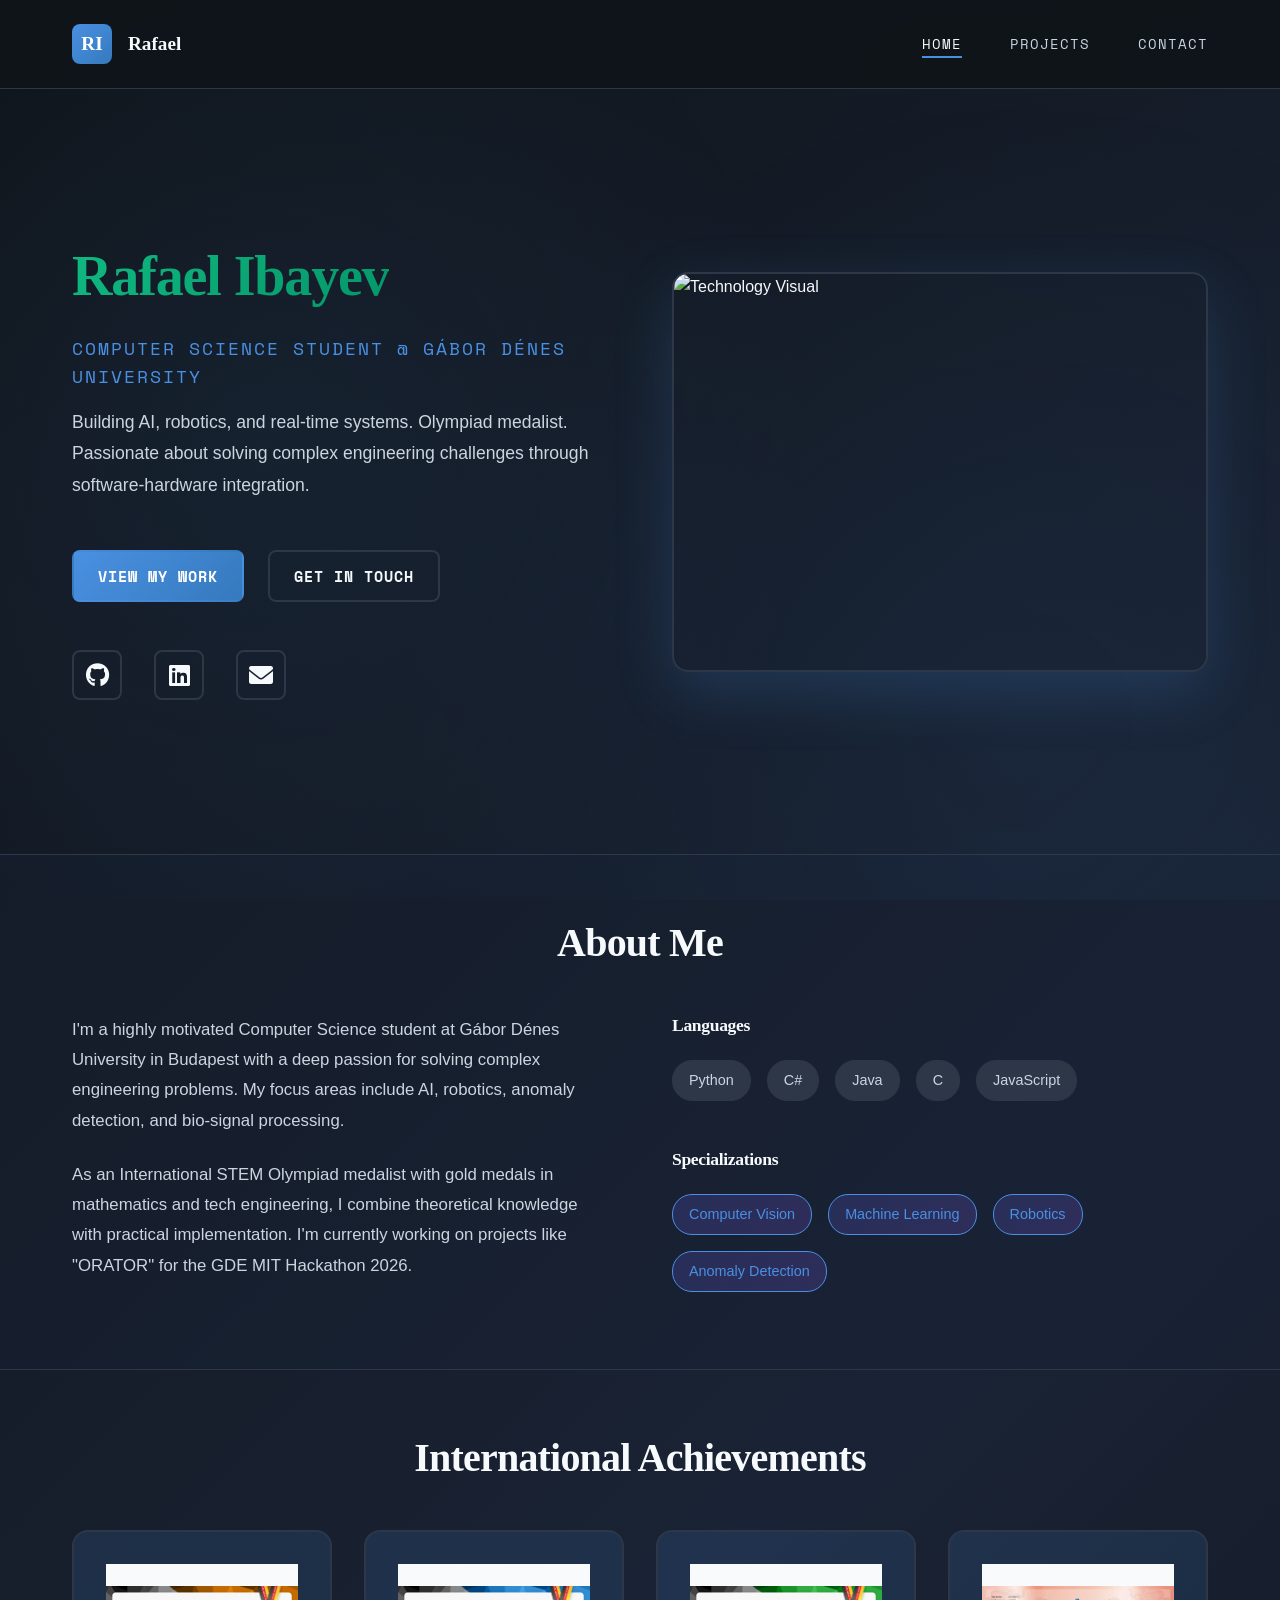
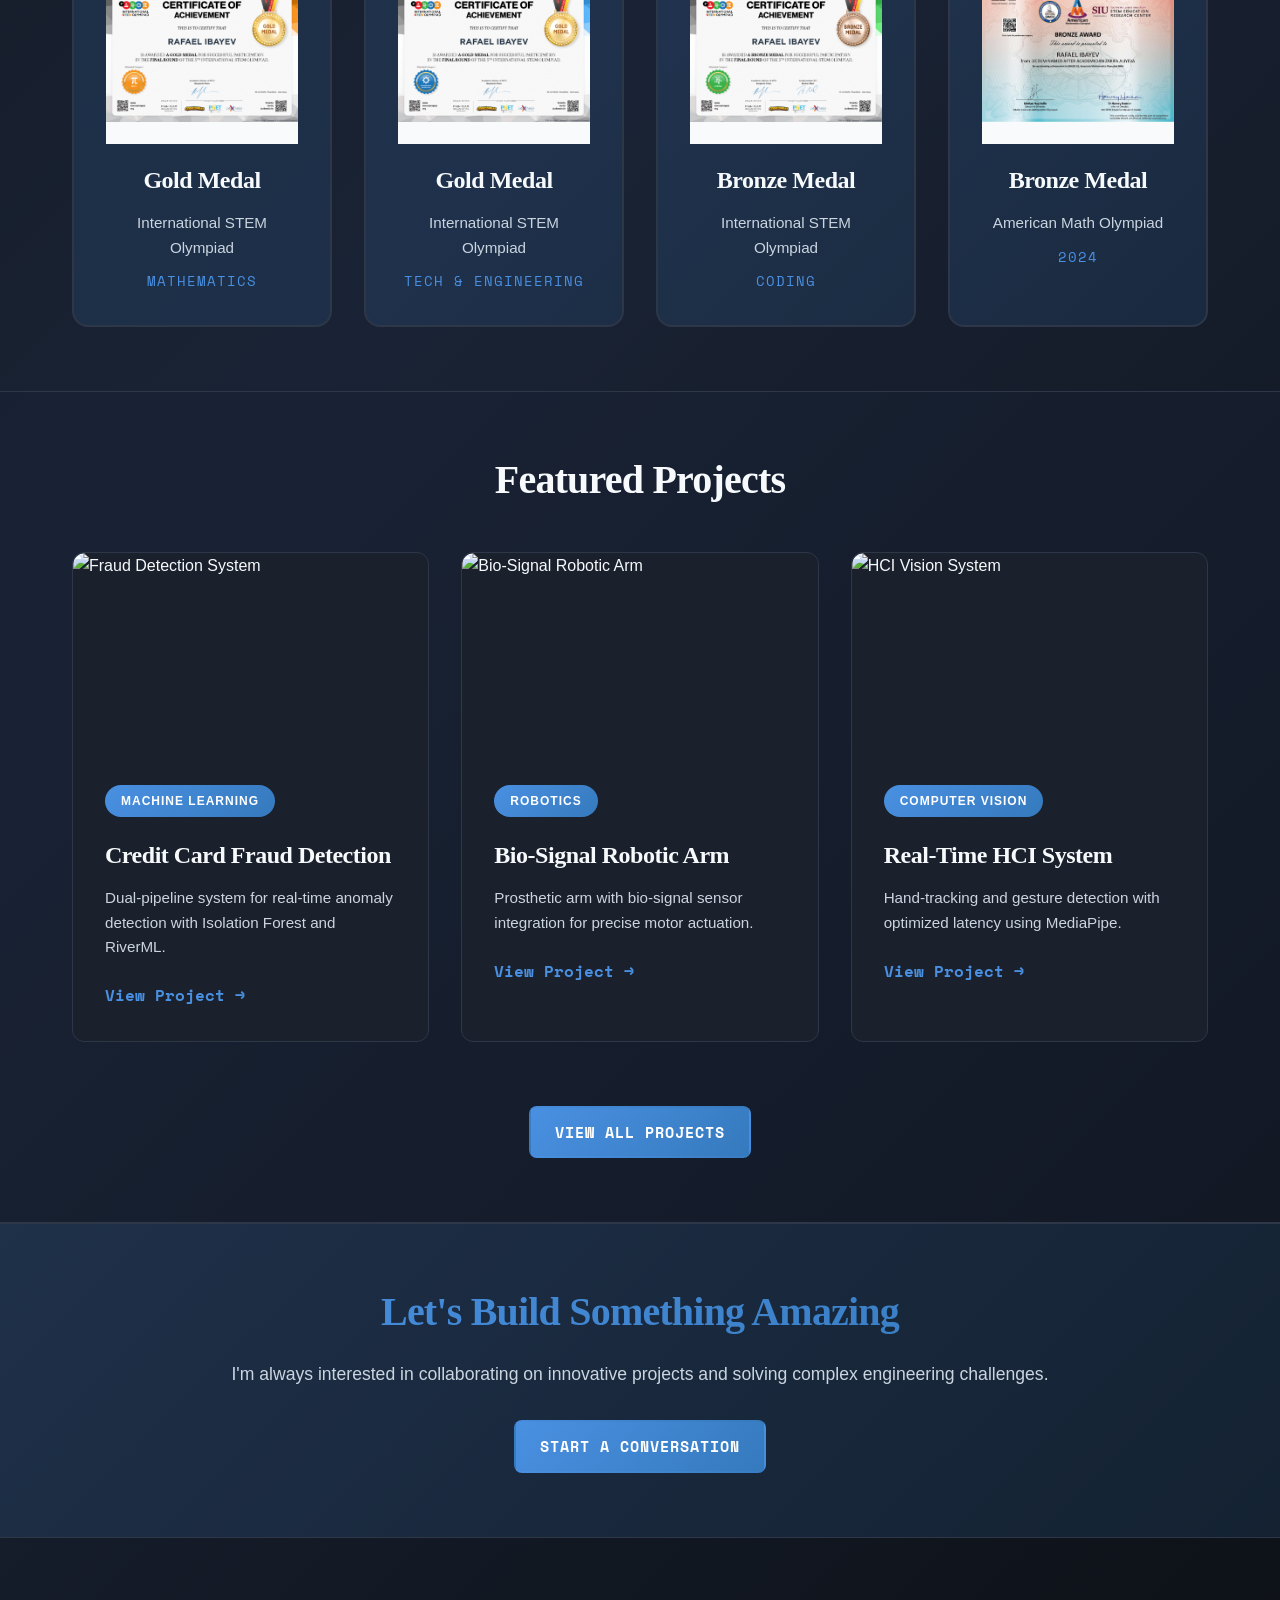
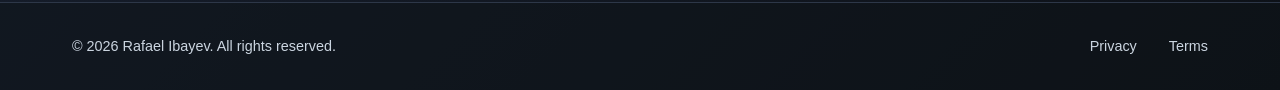
==== index.html @ 32fb6fde "Fully corrected index.html with proper university and image paths" ====
<!DOCTYPE html>
<html lang="en">
<head>
    <meta charset="UTF-8">
    <meta name="viewport" content="width=device-width, initial-scale=1.0">
    <title>Rafael Ibayev | CS Portfolio</title>
    <link rel="stylesheet" href="style.css">
    <link rel="stylesheet" href="https://cdnjs.cloudflare.com/ajax/libs/font-awesome/6.0.0/css/all.min.css">
    <link href="https://fonts.googleapis.com/css2?family=Space+Mono:wght@400;700&family=Lora:wght@600;700;800&display=swap" rel="stylesheet">
</head>
<body>
    <nav class="navbar">
        <div class="nav-wrapper">
            <div class="logo-section">
                <div class="logo">RI</div>
                <span class="logo-text">Rafael</span>
            </div>
            <ul class="nav-menu">
                <li><a href="index.html" class="nav-link active">Home</a></li>
                <li><a href="projects.html" class="nav-link">Projects</a></li>
                <li><a href="contact.html" class="nav-link">Contact</a></li>
            </ul>
            <div class="hamburger">
                <span></span>
                <span></span>
                <span></span>
            </div>
        </div>
    </nav>

    <main>
        <section class="hero">
            <div class="container">
                <div class="hero-content">
                    <h1 class="hero-title">
                        <span class="gradient-text">Rafael Ibayev</span>
                    </h1>
                    <p class="hero-subtitle">Computer Science Student @ Gábor Dénes University</p>
                    <p class="hero-description">
                        Building AI, robotics, and real-time systems. Olympiad medalist. Passionate about solving complex engineering challenges through software-hardware integration.
                    </p>
                    <div class="hero-cta">
                        <a href="projects.html" class="btn btn-primary">View My Work</a>
                        <a href="contact.html" class="btn btn-secondary">Get in Touch</a>
                    </div>
                    <div class="social-icons">
                        <a href="https://github.com/falafell99" class="social-link" target="_blank" title="GitHub">
                            <i class="fab fa-github"></i>
                        </a>
                        <a href="https://www.linkedin.com/in/rafael-ibayev-17889b334/" class="social-link" target="_blank" title="LinkedIn">
                            <i class="fab fa-linkedin"></i>
                        </a>
                        <a href="mailto:rafael@example.com" class="social-link" title="Email">
                            <i class="fas fa-envelope"></i>
                        </a>
                    </div>
                </div>
                <div class="hero-visual">
                    <div class="hero-image">
                        <img src="https://images.unsplash.com/photo-1635070041078-e363dbe005cb?w=800&h=800&fit=crop" alt="Technology Visual" class="hero-img">
                    </div>
                </div>
            </div>
        </section>

        <section class="about">
            <div class="container">
                <h2 class="section-title">About Me</h2>
                <div class="about-content">
                    <div class="about-text">
                        <p>
                            I'm a highly motivated Computer Science student at Gábor Dénes University in Budapest with a deep passion for solving complex engineering problems. My focus areas include AI, robotics, anomaly detection, and bio-signal processing.
                        </p>
                        <p>
                            As an International STEM Olympiad medalist with gold medals in mathematics and tech engineering, I combine theoretical knowledge with practical implementation. I'm currently working on projects like "ORATOR" for the GDE MIT Hackathon 2026.
                        </p>
                    </div>
                    <div class="skills-grid">
                        <div class="skill-category">
                            <h3>Languages</h3>
                            <div class="skill-tags">
                                <span class="tag">Python</span>
                                <span class="tag">C#</span>
                                <span class="tag">Java</span>
                                <span class="tag">C</span>
                                <span class="tag">JavaScript</span>
                            </div>
                        </div>
                        <div class="skill-category">
                            <h3>Specializations</h3>
                            <div class="skill-tags">
                                <span class="tag accent">Computer Vision</span>
                                <span class="tag accent">Machine Learning</span>
                                <span class="tag accent">Robotics</span>
                                <span class="tag accent">Anomaly Detection</span>
                            </div>
                        </div>
                    </div>
                </div>
            </div>
        </section>

        <section class="achievements">
            <div class="container">
                <h2 class="section-title">International Achievements</h2>
                <div class="achievements-grid">
                    <div class="achievement-card">
                        <div class="medal-container">
                            <img src="mathgold.jpg" alt="Gold Medal Math" class="medal-photo">
                        </div>
                        <h3>Gold Medal</h3>
                        <p>International STEM Olympiad</p>
                        <span class="meta">Mathematics</span>
                    </div>
                    <div class="achievement-card">
                        <div class="medal-container">
                            <img src="techgold.jpg" alt="Gold Medal Tech & Engineering" class="medal-photo">
                        </div>
                        <h3>Gold Medal</h3>
                        <p>International STEM Olympiad</p>
                        <span class="meta">Tech & Engineering</span>
                    </div>
                    <div class="achievement-card">
                        <div class="medal-container">
                            <img src="codingbronze.jpg" alt="Bronze Medal Coding" class="medal-photo">
                        </div>
                        <h3>Bronze Medal</h3>
                        <p>International STEM Olympiad</p>
                        <span class="meta">Coding</span>
                    </div>
                    <div class="achievement-card">
                        <div class="medal-container">
                            <img src="amobronze.jpeg" alt="Bronze Medal AMO" class="medal-photo">
                        </div>
                        <h3>Bronze Medal</h3>
                        <p>American Math Olympiad</p>
                        <span class="meta">2024</span>
                    </div>
                </div>
            </div>
        </section>

        <section class="featured-projects">
            <div class="container">
                <h2 class="section-title">Featured Projects</h2>
                <div class="projects-preview">
                    
                    <div class="project-preview-card">
                        <div class="project-card-image">
                            <img src="fraud.jpg" alt="Fraud Detection System" class="card-img">
                        </div>
                        <div class="project-badge">Machine Learning</div>
                        <h3>Credit Card Fraud Detection</h3>
                        <p>Dual-pipeline system for real-time anomaly detection with Isolation Forest and RiverML.</p>
                        <a href="projects.html#fraud" class="project-link">View Project →</a>
                    </div>
                    
                    <div class="project-preview-card">
                        <div class="project-card-image">
                            <img src="robot.jpg" alt="Bio-Signal Robotic Arm" class="card-img">
                        </div>
                        <div class="project-badge">Robotics</div>
                        <h3>Bio-Signal Robotic Arm</h3>
                        <p>Prosthetic arm with bio-signal sensor integration for precise motor actuation.</p>
                        <a href="projects.html#prosthetic" class="project-link">View Project →</a>
                    </div>
                    
                    <div class="project-preview-card">
                        <div class="project-card-image">
                            <img src="hci.jpg" alt="HCI Vision System" class="card-img">
                        </div>
                        <div class="project-badge">Computer Vision</div>
                        <h3>Real-Time HCI System</h3>
                        <p>Hand-tracking and gesture detection with optimized latency using MediaPipe.</p>
                        <a href="projects.html#hci" class="project-link">View Project →</a>
                    </div>
                    
                </div>
                <div class="view-all-projects">
                    <a href="projects.html" class="btn btn-primary">View All Projects</a>
                </div>
            </div>
        </section>

        <section class="cta-section">
            <div class="container">
                <h2>Let's Build Something Amazing</h2>
                <p>I'm always interested in collaborating on innovative projects and solving complex engineering challenges.</p>
                <a href="contact.html" class="btn btn-primary">Start a Conversation</a>
            </div>
        </section>
    </main>

    <footer class="footer">
        <div class="container">
            <p>&copy; 2026 Rafael Ibayev. All rights reserved.</p>
            <div class="footer-links">
                <a href="#">Privacy</a>
                <a href="#">Terms</a>
            </div>
        </div>
    </footer>
</body>
</html>
---- style.css ----
/* ================================
   VARIABLES & THEME
   ================================ */

:root {
    /* Colors */
    --bg-primary: #0f1419;
    --bg-secondary: #1a202c;
    --bg-tertiary: #2d3748;
    --text-primary: #f7fafc;
    --text-secondary: #cbd5e0;
    --accent-primary: #4a90e2;
    --accent-secondary: #357abd;
    --accent-tertiary: #c0d9f5;
    --border-color: #2d3748;
    
    /* Spacing */
    --spacing-xs: 0.5rem;
    --spacing-sm: 1rem;
    --spacing-md: 1.5rem;
    --spacing-lg: 2rem;
    --spacing-xl: 3rem;
    --spacing-2xl: 4rem;
    
    /* Typography */
    --font-serif: 'Palatino', 'Palatino Linotype', serif;
    --font-mono: 'Space Mono', monospace;
    --font-sans: -apple-system, BlinkMacSystemFont, 'Segoe UI', sans-serif;
    
    /* Transitions */
    --transition-fast: 0.2s ease;
    --transition-normal: 0.35s ease;
    --transition-slow: 0.5s ease;
}

/* ================================
   GLOBAL STYLES
   ================================ */

* {
    margin: 0;
    padding: 0;
    box-sizing: border-box;
}

html {
    scroll-behavior: smooth;
}

body {
    background: linear-gradient(135deg, #0f1419 0%, #1a2335 50%, #0d1117 100%);
    color: var(--text-primary);
    font-family: var(--font-sans);
    line-height: 1.6;
    min-height: 100vh;
    overflow-x: hidden;
    position: relative;
}

body::before {
    content: '';
    position: fixed;
    top: 0;
    left: 0;
    right: 0;
    bottom: 0;
    background: radial-gradient(circle at 20% 50%, rgba(74, 144, 226, 0.08) 0%, transparent 50%),
                radial-gradient(circle at 80% 80%, rgba(53, 122, 189, 0.08) 0%, transparent 50%);
    pointer-events: none;
    z-index: 0;
}

.container {
    max-width: 1200px;
    margin: 0 auto;
    padding: 0 var(--spacing-lg);
    position: relative;
    z-index: 1;
}

/* ================================
   TYPOGRAPHY
   ================================ */

h1, h2, h3, h4, h5, h6 {
    font-family: var(--font-serif);
    font-weight: 700;
    line-height: 1.2;
    letter-spacing: -0.02em;
}

h1 { font-size: 3.5rem; }
h2 { font-size: 2.5rem; }
h3 { font-size: 1.5rem; }
h4 { font-size: 1.25rem; }

p {
    font-size: 1rem;
    color: var(--text-secondary);
    margin-bottom: var(--spacing-md);
}

a {
    color: var(--accent-primary);
    text-decoration: none;
    transition: color var(--transition-fast);
}

a:hover {
    color: var(--accent-secondary);
}

/* ================================
   BUTTONS
   ================================ */

.btn {
    display: inline-flex;
    align-items: center;
    justify-content: center;
    gap: var(--spacing-sm);
    padding: 0.75rem 1.5rem;
    border: 2px solid transparent;
    border-radius: 8px;
    font-weight: 600;
    font-size: 0.95rem;
    cursor: pointer;
    transition: all var(--transition-fast);
    font-family: var(--font-mono);
    text-transform: uppercase;
    letter-spacing: 1px;
}

.btn-large {
    padding: 1rem 2rem;
    font-size: 1rem;
    width: 100%;
    margin-top: var(--spacing-md);
}

.btn-primary {
    background: linear-gradient(135deg, #4a90e2 0%, #357abd 100%);
    color: white;
    border-color: transparent;
}

.btn-primary:hover {
    transform: translateY(-3px);
    box-shadow: 0 15px 40px rgba(74, 144, 226, 0.4);
}

.btn-secondary {
    background: transparent;
    color: var(--text-primary);
    border-color: var(--border-color);
}

.btn-secondary:hover {
    background: var(--bg-tertiary);
    border-color: var(--accent-primary);
}

/* ================================
   NAVBAR
   ================================ */

.navbar {
    position: sticky;
    top: 0;
    z-index: 1000;
    background: rgba(15, 20, 25, 0.9);
    backdrop-filter: blur(10px);
    border-bottom: 1px solid var(--border-color);
    padding: var(--spacing-md) 0;
}

.nav-wrapper {
    display: flex;
    justify-content: space-between;
    align-items: center;
    max-width: 1200px;
    margin: 0 auto;
    padding: 0 var(--spacing-lg);
}

.logo-section {
    display: flex;
    align-items: center;
    gap: var(--spacing-sm);
}

.logo {
    width: 40px;
    height: 40px;
    background: linear-gradient(135deg, var(--accent-primary) 0%, var(--accent-secondary) 100%);
    border-radius: 8px;
    display: flex;
    align-items: center;
    justify-content: center;
    font-weight: 800;
    font-size: 1.2rem;
    color: white;
    font-family: var(--font-serif);
}

.logo-text {
    font-family: var(--font-serif);
    font-size: 1.2rem;
    font-weight: 700;
    display: none;
}

@media (min-width: 768px) {
    .logo-text {
        display: block;
    }
}

.nav-menu {
    display: flex;
    list-style: none;
    gap: var(--spacing-xl);
}

.nav-link {
    color: var(--text-secondary);
    font-family: var(--font-mono);
    font-size: 0.9rem;
    text-transform: uppercase;
    letter-spacing: 1px;
    transition: color var(--transition-fast);
    position: relative;
}

.nav-link::after {
    content: '';
    position: absolute;
    bottom: -4px;
    left: 0;
    width: 0;
    height: 2px;
    background: var(--accent-primary);
    transition: width var(--transition-fast);
}

.nav-link:hover::after,
.nav-link.active::after {
    width: 100%;
}

.nav-link:hover,
.nav-link.active {
    color: var(--text-primary);
}

.hamburger {
    display: none;
    flex-direction: column;
    cursor: pointer;
    gap: 5px;
}

.hamburger span {
    width: 25px;
    height: 3px;
    background: var(--text-primary);
    border-radius: 2px;
    transition: all var(--transition-fast);
}

@media (max-width: 768px) {
    .nav-menu {
        display: none;
    }
    .hamburger {
        display: flex;
    }
}

/* ================================
   HERO SECTION
   ================================ */

.hero {
    padding: var(--spacing-2xl) 0;
    min-height: 85vh;
    display: flex;
    align-items: center;
    animation: fadeInUp 0.8s ease 0.2s both;
}

.hero .container {
    display: grid;
    grid-template-columns: 1fr 1fr;
    gap: var(--spacing-2xl);
    align-items: center;
}

.hero-content h1 {
    margin-bottom: var(--spacing-md);
    animation: fadeInUp 0.8s ease 0.3s both;
}

.gradient-text {
    background: linear-gradient(135deg, #10b981 0%, #059669 100%);
    -webkit-background-clip: text;
    -webkit-text-fill-color: transparent;
    background-clip: text;
}

.hero-subtitle {
    font-family: var(--font-mono);
    font-size: 1.1rem;
    color: var(--accent-primary);
    text-transform: uppercase;
    letter-spacing: 2px;
    margin-bottom: var(--spacing-sm);
    animation: fadeInUp 0.8s ease 0.4s both;
}

.hero-description {
    font-size: 1.1rem;
    line-height: 1.8;
    margin-bottom: var(--spacing-xl);
    animation: fadeInUp 0.8s ease 0.5s both;
}

.hero-cta {
    display: flex;
    gap: var(--spacing-md);
    margin-bottom: var(--spacing-xl);
    animation: fadeInUp 0.8s ease 0.6s both;
    flex-wrap: wrap;
}

.social-icons {
    display: flex;
    gap: var(--spacing-lg);
    animation: fadeInUp 0.8s ease 0.7s both;
}

.social-link {
    width: 50px;
    height: 50px;
    border: 2px solid var(--border-color);
    border-radius: 8px;
    display: flex;
    align-items: center;
    justify-content: center;
    font-size: 1.5rem;
    transition: all var(--transition-fast);
    color: var(--text-primary);
}

.social-link:hover {
    background: linear-gradient(135deg, #4a90e2 0%, #357abd 100%);
    border-color: transparent;
    color: white;
    transform: translateY(-5px);
}

.hero-visual {
    position: relative;
    height: 400px;
    display: none;
}

@media (min-width: 1024px) {
    .hero-visual {
        display: flex;
        align-items: center;
        justify-content: center;
    }
}

.hero-image {
    position: relative;
    width: 100%;
    height: 100%;
    border-radius: 16px;
    overflow: hidden;
    border: 2px solid var(--border-color);
    box-shadow: 0 20px 60px rgba(74, 144, 226, 0.2);
}

.hero-img {
    width: 100%;
    height: 100%;
    object-fit: cover;
    transition: transform var(--transition-slow);
}

.hero-image:hover .hero-img {
    transform: scale(1.05);
}

.floating-card {
    position: absolute;
    width: 150px;
    height: 150px;
    border: 2px solid var(--border-color);
    border-radius: 12px;
    display: flex;
    align-items: center;
    justify-content: center;
    background: rgba(30, 41, 59, 0.5);
    backdrop-filter: blur(10px);
    animation: float 3s ease-in-out infinite;
}

.card-1 {
    top: 0;
    right: 0;
    animation-delay: 0s;
}

.card-2 {
    top: 150px;
    right: 120px;
    animation-delay: 0.5s;
}

.card-3 {
    bottom: 50px;
    right: 30px;
    animation-delay: 1s;
}

.card-label {
    font-family: var(--font-mono);
    font-size: 0.9rem;
    text-transform: uppercase;
    letter-spacing: 1px;
    text-align: center;
    color: var(--accent-primary);
}

@keyframes float {
    0%, 100% {
        transform: translateY(0px);
    }
    50% {
        transform: translateY(-20px);
    }
}

@keyframes fadeInUp {
    from {
        opacity: 0;
        transform: translateY(30px);
    }
    to {
        opacity: 1;
        transform: translateY(0);
    }
}

/* ================================
   ABOUT SECTION
   ================================ */

.about {
    padding: var(--spacing-2xl) 0;
    background: rgba(26, 35, 53, 0.3);
    border-top: 1px solid var(--border-color);
    border-bottom: 1px solid var(--border-color);
}

.section-title {
    margin-bottom: var(--spacing-xl);
    text-align: center;
}

.about-content {
    display: grid;
    grid-template-columns: 1fr 1fr;
    gap: var(--spacing-2xl);
    align-items: start;
}

.about-text p {
    font-size: 1.05rem;
    line-height: 1.8;
}

.skills-grid {
    display: flex;
    flex-direction: column;
    gap: var(--spacing-xl);
}

.skill-category h3 {
    margin-bottom: var(--spacing-md);
    font-size: 1.1rem;
}

.skill-tags {
    display: flex;
    flex-wrap: wrap;
    gap: var(--spacing-sm);
}

.tag {
    background: var(--bg-tertiary);
    border: 1px solid var(--border-color);
    padding: 0.5rem 1rem;
    border-radius: 20px;
    font-size: 0.9rem;
    color: var(--text-secondary);
    transition: all var(--transition-fast);
}

.tag:hover {
    background: var(--accent-primary);
    border-color: var(--accent-primary);
    color: white;
    transform: translateY(-3px);
}

.tag.accent {
    background: linear-gradient(135deg, rgba(99, 102, 241, 0.2) 0%, rgba(139, 92, 246, 0.2) 100%);
    border-color: var(--accent-primary);
    color: var(--accent-primary);
}

@media (max-width: 768px) {
    .about-content {
        grid-template-columns: 1fr;
    }
}

/* ================================
   ACHIEVEMENTS SECTION
   ================================ */

.achievements {
    padding: var(--spacing-2xl) 0;
}

.achievements-grid {
    display: grid;
    grid-template-columns: repeat(auto-fit, minmax(250px, 1fr));
    gap: var(--spacing-lg);
}

.achievement-card {
    background: linear-gradient(135deg, rgba(74, 144, 226, 0.15) 0%, rgba(53, 122, 189, 0.15) 100%);
    border: 2px solid var(--border-color);
    padding: var(--spacing-lg);
    border-radius: 16px;
    text-align: center;
    transition: all var(--transition-normal);
    position: relative;
    overflow: hidden;
}

.achievement-card::before {
    content: '';
    position: absolute;
    top: 0;
    left: -100%;
    width: 100%;
    height: 100%;
    background: linear-gradient(135deg, rgba(74, 144, 226, 0.3) 0%, transparent 100%);
    transition: left var(--transition-normal);
}

.achievement-card:hover::before {
    left: 100%;
}

.achievement-card:hover {
    border-color: var(--accent-primary);
    transform: translateY(-10px);
    box-shadow: 0 25px 50px rgba(74, 144, 226, 0.3);
}

.medal-container {
    width: 100%;
    margin-bottom: 15px;
}

.medal-photo {
    width: 100%;
    height: 180px; 
    object-fit: contain; /* Чтобы сертификат был виден целиком */
    background-color: #f8fafc; /* Светлый фон для пустых мест по бокам */
}

.card-img {
    width: 100%;
    height: 250px;
    object-fit: cover;
}

.medal-photo:hover {
    transform: scale(1.1) rotate(5deg);
    box-shadow: 0 12px 30px rgba(0, 0, 0, 0.4);
}

.medal-icon {
    width: 80px;
    height: 80px;
    margin: 0 auto var(--spacing-md);
    display: flex;
    align-items: center;
    justify-content: center;
    font-size: 2.5rem;
    border-radius: 50%;
    transition: all var(--transition-normal);
    box-shadow: 0 8px 20px rgba(0, 0, 0, 0.3);
}

.medal-icon:hover {
    transform: scale(1.1) rotate(5deg);
    box-shadow: 0 12px 30px rgba(0, 0, 0, 0.4);
}

.medal-icon.gold {
    background: linear-gradient(135deg, #fbbf24 0%, #f59e0b 100%);
    color: #78350f;
}

.medal-icon.silver {
    background: linear-gradient(135deg, #e5e7eb 0%, #d1d5db 100%);
    color: #374151;
}

.medal-icon.bronze {
    background: linear-gradient(135deg, #d97706 0%, #b45309 100%);
    color: white;
}

.achievement-card h3 {
    margin-bottom: var(--spacing-sm);
}

.achievement-card p {
    font-size: 0.95rem;
    margin-bottom: var(--spacing-xs);
}

.meta {
    font-family: var(--font-mono);
    font-size: 0.85rem;
    color: var(--accent-primary);
    text-transform: uppercase;
    letter-spacing: 1px;
}

/* ================================
   FEATURED PROJECTS
   ================================ */

.featured-projects {
    padding: var(--spacing-2xl) 0;
    background: rgba(26, 35, 53, 0.3);
    border-top: 1px solid var(--border-color);
    border-bottom: 1px solid var(--border-color);
}

.projects-preview {
    display: grid;
    grid-template-columns: repeat(auto-fit, minmax(320px, 1fr));
    gap: var(--spacing-lg);
    margin-bottom: var(--spacing-2xl);
}

.project-preview-card {
    background: var(--bg-secondary);
    border: 1px solid var(--border-color);
    padding: var(--spacing-lg);
    border-radius: 12px;
    transition: all var(--transition-normal);
    overflow: hidden;
}

.project-preview-card:hover {
    border-color: var(--accent-primary);
    transform: translateY(-8px);
    box-shadow: 0 20px 40px rgba(74, 144, 226, 0.2);
}

.project-card-image {
    width: calc(100% + 2 * var(--spacing-lg));
    margin: calc(-1 * var(--spacing-lg)) calc(-1 * var(--spacing-lg)) var(--spacing-lg) calc(-1 * var(--spacing-lg));
    height: 200px;
    border-radius: 12px 12px 0 0;
    overflow: hidden;
}

.card-img {
    width: 100%;
    height: 100%;
    object-fit: cover;
    transition: transform var(--transition-normal);
}

.project-preview-card:hover .card-img {
    transform: scale(1.05);
}

.project-badge {
    display: inline-block;
    background: linear-gradient(135deg, #4a90e2 0%, #357abd 100%);
    color: white;
    padding: 0.4rem 1rem;
    border-radius: 20px;
    font-size: 0.75rem;
    text-transform: uppercase;
    letter-spacing: 1px;
    margin-bottom: var(--spacing-md);
    font-weight: 600;
}

.project-preview-card h3 {
    margin-bottom: var(--spacing-sm);
}

.project-preview-card p {
    font-size: 0.95rem;
    margin-bottom: var(--spacing-md);
    line-height: 1.6;
}

.tech-stack {
    display: flex;
    flex-wrap: wrap;
    gap: var(--spacing-xs);
    margin-bottom: var(--spacing-md);
}

.tech-stack span {
    background: var(--bg-tertiary);
    padding: 0.3rem 0.7rem;
    border-radius: 4px;
    font-size: 0.8rem;
    color: var(--accent-primary);
    font-family: var(--font-mono);
}

.project-link {
    color: var(--accent-primary);
    font-weight: 600;
    font-family: var(--font-mono);
    transition: all var(--transition-fast);
    display: inline-flex;
    align-items: center;
}

.project-link:hover {
    gap: 0.5rem;
}

.view-all-projects {
    text-align: center;
}

/* ================================
   PROJECTS PAGE
   ================================ */

.projects-header {
    padding: var(--spacing-2xl) 0;
    text-align: center;
    background: linear-gradient(135deg, rgba(74, 144, 226, 0.1) 0%, rgba(53, 122, 189, 0.1) 100%);
    border-bottom: 1px solid var(--border-color);
}

.projects-header h1 {
    margin-bottom: var(--spacing-md);
}

.projects-section {
    padding: var(--spacing-2xl) 0;
}

.project-item {
    margin-bottom: var(--spacing-2xl);
    padding-bottom: var(--spacing-2xl);
    border-bottom: 1px solid var(--border-color);
}

.project-item:last-child {
    border-bottom: none;
    margin-bottom: 0;
    padding-bottom: 0;
}

.project-grid {
    display: grid;
    grid-template-columns: 1fr 1fr;
    gap: var(--spacing-2xl);
    align-items: center;
}

@media (max-width: 768px) {
    .project-grid {
        grid-template-columns: 1fr;
    }
}

.project-image {
    height: 400px;
    border-radius: 12px;
    overflow: hidden;
    position: relative;
}

.project-img {
    width: 100%;
    height: 100%;
    object-fit: cover;
    border: 2px solid var(--border-color);
    border-radius: 12px;
    transition: all var(--transition-normal);
}

.project-image:hover .project-img {
    transform: scale(1.05);
    filter: brightness(0.8);
}

.image-overlay {
    position: absolute;
    top: 0;
    left: 0;
    right: 0;
    bottom: 0;
    display: flex;
    align-items: center;
    justify-content: center;
    background: rgba(0, 0, 0, 0.3);
    opacity: 0;
    transition: opacity var(--transition-normal);
}

.project-image:hover .image-overlay {
    opacity: 1;
}

.overlay-label {
    background: linear-gradient(135deg, var(--accent-primary) 0%, var(--accent-secondary) 100%);
    color: white;
    padding: 0.75rem 1.5rem;
    border-radius: 20px;
    font-weight: 600;
    font-size: 0.9rem;
    text-transform: uppercase;
    letter-spacing: 1px;
}

.project-details {
    display: flex;
    flex-direction: column;
    gap: var(--spacing-lg);
}

.project-header h2 {
    margin: var(--spacing-sm) 0;
}

.project-year {
    font-family: var(--font-mono);
    font-size: 0.9rem;
    color: var(--accent-primary);
    text-transform: uppercase;
    letter-spacing: 1px;
}

.project-tag {
    display: inline-block;
    padding: 0.4rem 1rem;
    border-radius: 20px;
    font-size: 0.75rem;
    text-transform: uppercase;
    letter-spacing: 1px;
    font-weight: 600;
    margin-bottom: var(--spacing-md);
    width: fit-content;
}

.project-tag.ml {
    background: linear-gradient(135deg, rgba(74, 144, 226, 0.2) 0%, rgba(53, 122, 189, 0.2) 100%);
    color: var(--accent-primary);
    border: 1px solid var(--accent-primary);
}

.project-tag.robotics {
    background: linear-gradient(135deg, rgba(74, 144, 226, 0.2) 0%, rgba(192, 217, 245, 0.2) 100%);
    color: #4a90e2;
    border: 1px solid #4a90e2;
}

.project-tag.cv {
    background: linear-gradient(135deg, rgba(53, 122, 189, 0.2) 0%, rgba(74, 144, 226, 0.2) 100%);
    color: #357abd;
    border: 1px solid #357abd;
}

.project-tag.engineering {
    background: linear-gradient(135deg, rgba(74, 144, 226, 0.2) 0%, rgba(53, 122, 189, 0.2) 100%);
    color: var(--accent-primary);
    border: 1px solid var(--accent-primary);
}

.project-description {
    display: flex;
    flex-direction: column;
    gap: var(--spacing-md);
}

.project-tech {
    padding: var(--spacing-lg);
    background: var(--bg-tertiary);
    border-radius: 8px;
    border: 1px solid var(--border-color);
}

.project-tech h4 {
    margin-bottom: var(--spacing-md);
}

.tech-badges {
    display: flex;
    flex-wrap: wrap;
    gap: var(--spacing-sm);
}

.tech-badge {
    background: linear-gradient(135deg, rgba(99, 102, 241, 0.2) 0%, rgba(139, 92, 246, 0.2) 100%);
    border: 1px solid var(--accent-primary);
    padding: 0.5rem 1rem;
    border-radius: 6px;
    font-size: 0.85rem;
    color: var(--accent-primary);
    font-family: var(--font-mono);
}

.project-links {
    display: flex;
    gap: var(--spacing-md);
    flex-wrap: wrap;
}

.project-link-btn {
    display: inline-flex;
    align-items: center;
    gap: var(--spacing-sm);
    padding: 0.75rem 1.5rem;
    background: linear-gradient(135deg, #4a90e2 0%, #357abd 100%);
    color: white;
    border-radius: 8px;
    font-weight: 600;
    transition: all var(--transition-fast);
}

.project-link-btn:hover {
    transform: translateY(-3px);
    box-shadow: 0 15px 40px rgba(74, 144, 226, 0.3);
}

/* ================================
   MORE PROJECTS
   ================================ */

.more-projects {
    padding: var(--spacing-2xl) 0;
    background: rgba(26, 35, 53, 0.3);
    border-top: 1px solid var(--border-color);
    border-bottom: 1px solid var(--border-color);
}

.mini-projects-grid {
    display: grid;
    grid-template-columns: repeat(auto-fit, minmax(250px, 1fr));
    gap: var(--spacing-lg);
}

.mini-project {
    background: var(--bg-secondary);
    border: 1px solid var(--border-color);
    padding: var(--spacing-lg);
    border-radius: 12px;
    text-align: center;
    transition: all var(--transition-normal);
}

.mini-project:hover {
    border-color: var(--accent-primary);
    transform: translateY(-5px);
}

.mini-project h3 {
    display: flex;
    align-items: center;
    justify-content: center;
    gap: var(--spacing-sm);
    margin-bottom: var(--spacing-md);
    font-size: 1.3rem;
}

.mini-project i {
    color: var(--accent-primary);
}

.mini-project p {
    font-size: 0.95rem;
}

/* ================================
   CONTACT PAGE
   ================================ */

.contact-header {
    padding: var(--spacing-2xl) 0;
    text-align: center;
    background: linear-gradient(135deg, rgba(74, 144, 226, 0.1) 0%, rgba(53, 122, 189, 0.1) 100%);
    border-bottom: 1px solid var(--border-color);
}

.contact-header h1 {
    margin-bottom: var(--spacing-md);
}

.contact-section {
    padding: var(--spacing-2xl) 0;
}

.contact-grid {
    display: grid;
    grid-template-columns: 1fr 1fr;
    gap: var(--spacing-2xl);
}

@media (max-width: 968px) {
    .contact-grid {
        grid-template-columns: 1fr;
    }
}

.contact-form-wrapper {
    background: var(--bg-secondary);
    border: 1px solid var(--border-color);
    padding: var(--spacing-xl);
    border-radius: 12px;
}

.contact-form-wrapper h2 {
    margin-bottom: var(--spacing-lg);
    font-size: 1.8rem;
}

.form-group {
    margin-bottom: var(--spacing-lg);
}

.form-group label {
    display: block;
    margin-bottom: var(--spacing-sm);
    font-weight: 600;
    color: var(--text-primary);
}

.form-group input[type="text"],
.form-group input[type="email"],
.form-group textarea {
    width: 100%;
    padding: var(--spacing-md);
    background: var(--bg-tertiary);
    border: 1px solid var(--border-color);
    border-radius: 8px;
    color: var(--text-primary);
    font-family: var(--font-sans);
    font-size: 1rem;
    transition: all var(--transition-fast);
}

.form-group input[type="text"]:focus,
.form-group input[type="email"]:focus,
.form-group textarea:focus {
    outline: none;
    border-color: var(--accent-primary);
    background: var(--bg-tertiary);
    box-shadow: 0 0 0 3px rgba(99, 102, 241, 0.1);
}

.radio-group {
    display: flex;
    flex-direction: column;
    gap: var(--spacing-md);
}

.radio-label {
    display: flex;
    align-items: center;
    gap: var(--spacing-sm);
    cursor: pointer;
    color: var(--text-secondary);
    transition: color var(--transition-fast);
}

.radio-label:hover {
    color: var(--text-primary);
}

.radio-label input[type="radio"] {
    width: 20px;
    height: 20px;
    cursor: pointer;
    accent-color: var(--accent-primary);
}

.checkbox-group {
    margin-top: var(--spacing-lg);
}

.checkbox-label {
    display: flex;
    align-items: center;
    gap: var(--spacing-sm);
    cursor: pointer;
    color: var(--text-secondary);
}

.checkbox-label input[type="checkbox"] {
    width: 20px;
    height: 20px;
    cursor: pointer;
    accent-color: var(--accent-primary);
}

.form-message {
    margin-top: var(--spacing-md);
    padding: var(--spacing-md);
    border-radius: 8px;
    text-align: center;
    display: none;
}

.form-message.success {
    display: block;
    background: rgba(34, 197, 94, 0.1);
    color: #22c55e;
    border: 1px solid rgba(34, 197, 94, 0.3);
}

.form-message.error {
    display: block;
    background: rgba(239, 68, 68, 0.1);
    color: #ef4444;
    border: 1px solid rgba(239, 68, 68, 0.3);
}

.contact-info-wrapper {
    display: flex;
    flex-direction: column;
    gap: var(--spacing-xl);
}

.contact-info-box,
.social-box,
.response-time-box {
    background: var(--bg-secondary);
    border: 1px solid var(--border-color);
    padding: var(--spacing-lg);
    border-radius: 12px;
}

.contact-info-box h3,
.social-box h3 {
    margin-bottom: var(--spacing-lg);
    font-size: 1.3rem;
}

.info-item {
    display: flex;
    gap: var(--spacing-md);
    margin-bottom: var(--spacing-lg);
}

.info-item:last-child {
    margin-bottom: 0;
}

.info-icon {
    width: 50px;
    height: 50px;
    display: flex;
    align-items: center;
    justify-content: center;
    background: linear-gradient(135deg, rgba(74, 144, 226, 0.2) 0%, rgba(53, 122, 189, 0.2) 100%);
    border-radius: 8px;
    color: var(--accent-primary);
    font-size: 1.3rem;
    flex-shrink: 0;
}

.info-content {
    flex: 1;
}

.info-label {
    color: var(--text-secondary);
    font-size: 0.85rem;
    text-transform: uppercase;
    letter-spacing: 1px;
    margin-bottom: var(--spacing-xs);
}

.info-content a {
    color: var(--text-primary);
    font-weight: 600;
}

.social-links-grid {
    display: grid;
    grid-template-columns: repeat(3, 1fr);
    gap: var(--spacing-md);
}

.social-card {
    display: flex;
    flex-direction: column;
    align-items: center;
    justify-content: center;
    padding: var(--spacing-lg);
    background: var(--bg-tertiary);
    border: 1px solid var(--border-color);
    border-radius: 8px;
    transition: all var(--transition-normal);
    color: var(--text-primary);
}

.social-card:hover {
    background: linear-gradient(135deg, rgba(74, 144, 226, 0.2) 0%, rgba(53, 122, 189, 0.2) 100%);
    border-color: var(--accent-primary);
    transform: translateY(-5px);
}

.social-card i {
    font-size: 1.8rem;
    margin-bottom: var(--spacing-sm);
    color: var(--accent-primary);
}

.social-card span {
    font-size: 0.85rem;
    font-weight: 600;
}

.response-time-box {
    padding: var(--spacing-lg);
    background: linear-gradient(135deg, rgba(74, 144, 226, 0.1) 0%, rgba(53, 122, 189, 0.1) 100%);
    border: 1px solid var(--accent-primary);
}

.response-time-box p {
    display: flex;
    align-items: center;
    gap: var(--spacing-sm);
    margin: 0;
}

.response-time-box i {
    color: var(--accent-primary);
    font-size: 1.2rem;
}

/* ================================
   CTA SECTION
   ================================ */

.cta-section {
    padding: var(--spacing-2xl) 0;
    text-align: center;
    background: linear-gradient(135deg, rgba(74, 144, 226, 0.15) 0%, rgba(53, 122, 189, 0.15) 100%);
    border-top: 1px solid var(--border-color);
    border-bottom: 1px solid var(--border-color);
}

.cta-section h2 {
    margin-bottom: var(--spacing-md);
    background: linear-gradient(135deg, #4a90e2 0%, #357abd 100%);
    -webkit-background-clip: text;
    -webkit-text-fill-color: transparent;
    background-clip: text;
}

.cta-section p {
    font-size: 1.1rem;
    margin-bottom: var(--spacing-lg);
    color: var(--text-secondary);
}

/* ================================
   FOOTER
   ================================ */

.footer {
    padding: var(--spacing-lg) 0;
    border-top: 1px solid var(--border-color);
    background: rgba(15, 20, 25, 0.5);
    margin-top: var(--spacing-2xl);
}

.footer .container {
    display: flex;
    justify-content: space-between;
    align-items: center;
}

.footer p {
    margin: 0;
    color: var(--text-secondary);
    font-size: 0.9rem;
}

.footer-links {
    display: flex;
    gap: var(--spacing-lg);
}

.footer-links a {
    color: var(--text-secondary);
    font-size: 0.9rem;
    transition: color var(--transition-fast);
}

.footer-links a:hover {
    color: var(--accent-primary);
}

@media (max-width: 768px) {
    .footer .container {
        flex-direction: column;
        gap: var(--spacing-md);
        text-align: center;
    }
}

/* ================================
   RESPONSIVE
   ================================ */

@media (max-width: 768px) {
    h1 { font-size: 2.5rem; }
    h2 { font-size: 1.8rem; }
    h3 { font-size: 1.3rem; }
    
    .hero .container {
        grid-template-columns: 1fr;
        gap: var(--spacing-lg);
    }
    
    .hero {
        min-height: auto;
        padding: var(--spacing-xl) 0;
    }
    
    .hero-cta {
        flex-direction: column;
    }
    
    .btn-large {
        width: 100%;
    }
    
    .about-content {
        grid-template-columns: 1fr;
    }
    
    .contact-grid {
        grid-template-columns: 1fr;
    }
}

@media (max-width: 480px) {
    :root {
        --spacing-lg: 1.5rem;
        --spacing-2xl: 2.5rem;
    }
    
    h1 { font-size: 2rem; }
    h2 { font-size: 1.5rem; }
    
    .container {
        padding: 0 var(--spacing-md);
    }
    
    .hero {
        padding: var(--spacing-lg) 0;
    }
    
    .social-icons {
        flex-wrap: wrap;
    }
}
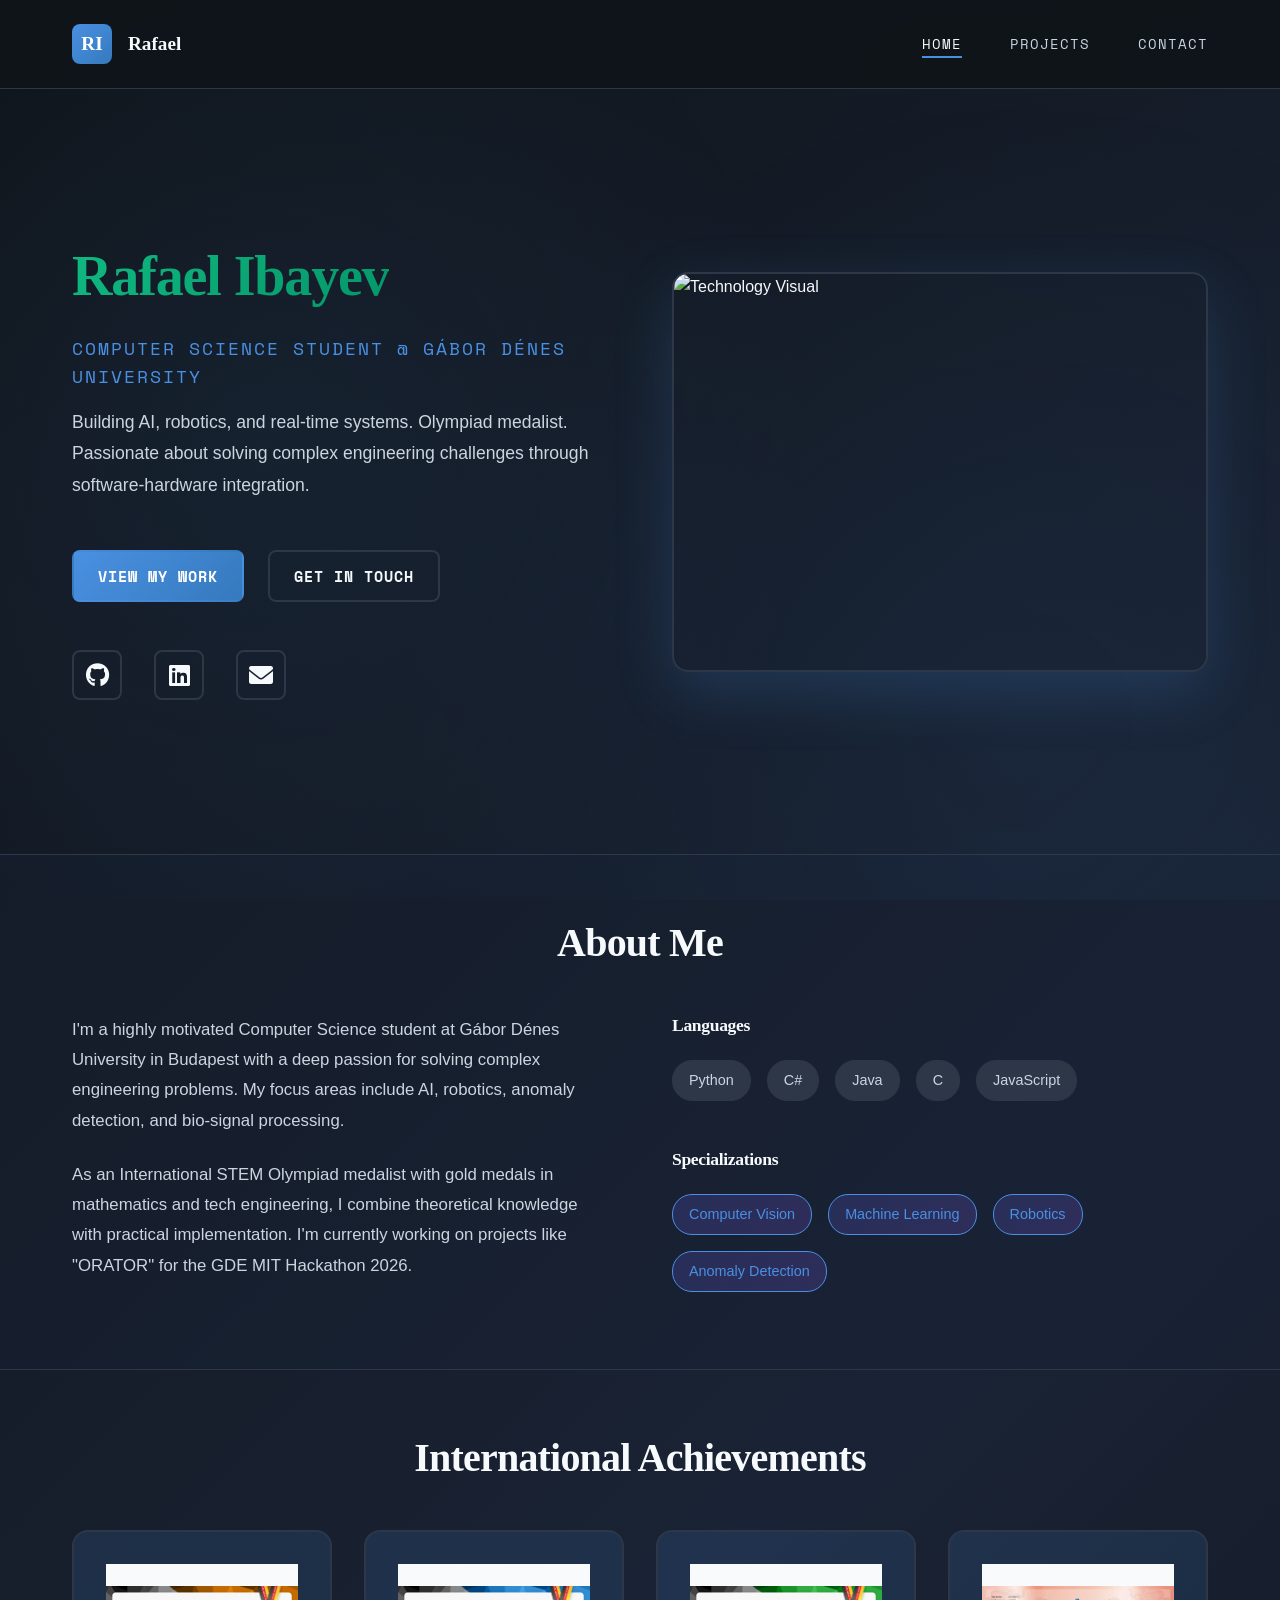
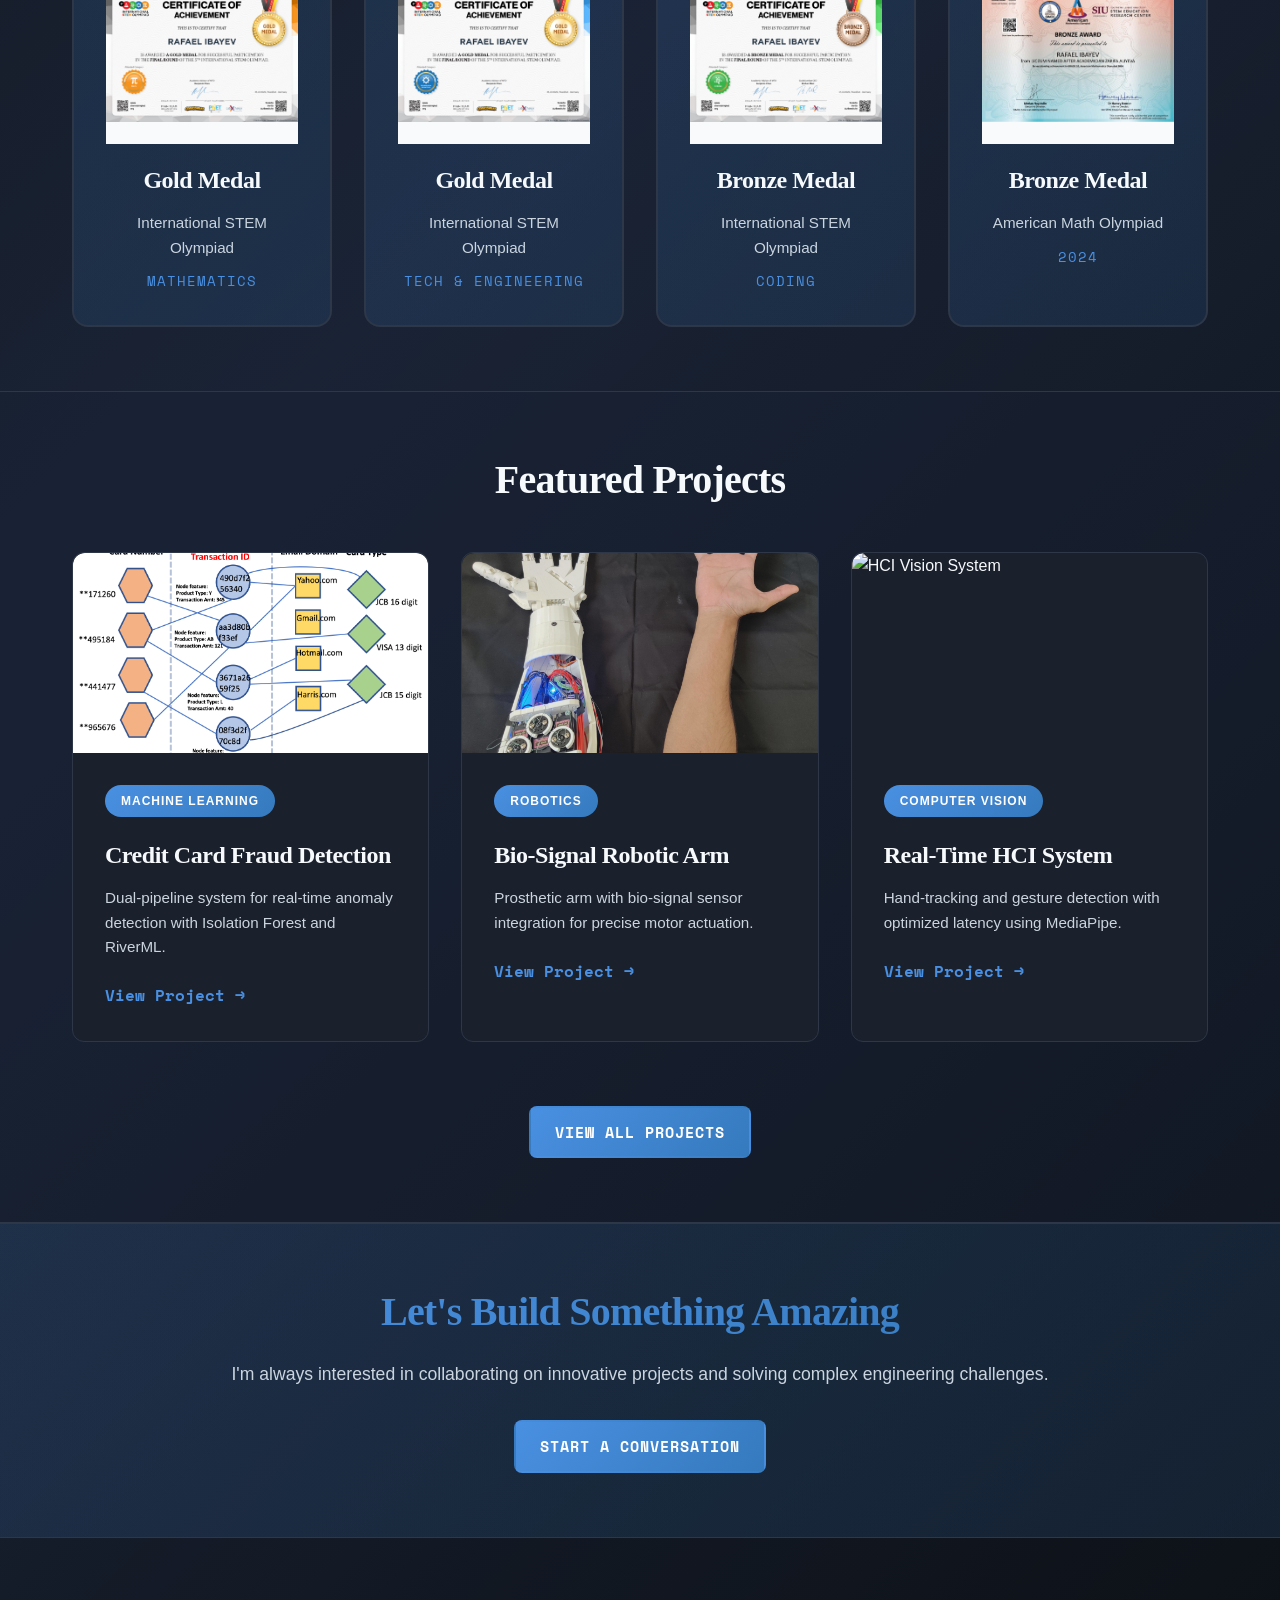
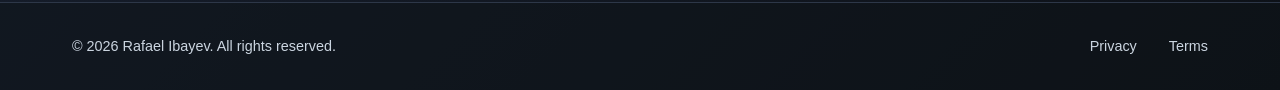
==== commit 8b5d4382: "Added the pictures for projects" ====
--- a/index.html
+++ b/index.html
@@ -147,7 +147,7 @@
                     
                     <div class="project-preview-card">
                         <div class="project-card-image">
-                            <img src="fraud.jpg" alt="Fraud Detection System" class="card-img">
+                            <img src="fraud.png" alt="Fraud Detection System" class="card-img">
                         </div>
                         <div class="project-badge">Machine Learning</div>
                         <h3>Credit Card Fraud Detection</h3>
@@ -167,7 +167,7 @@
                     
                     <div class="project-preview-card">
                         <div class="project-card-image">
-                            <img src="hci.jpg" alt="HCI Vision System" class="card-img">
+                            <img src="hci.png" alt="HCI Vision System" class="card-img">
                         </div>
                         <div class="project-badge">Computer Vision</div>
                         <h3>Real-Time HCI System</h3>
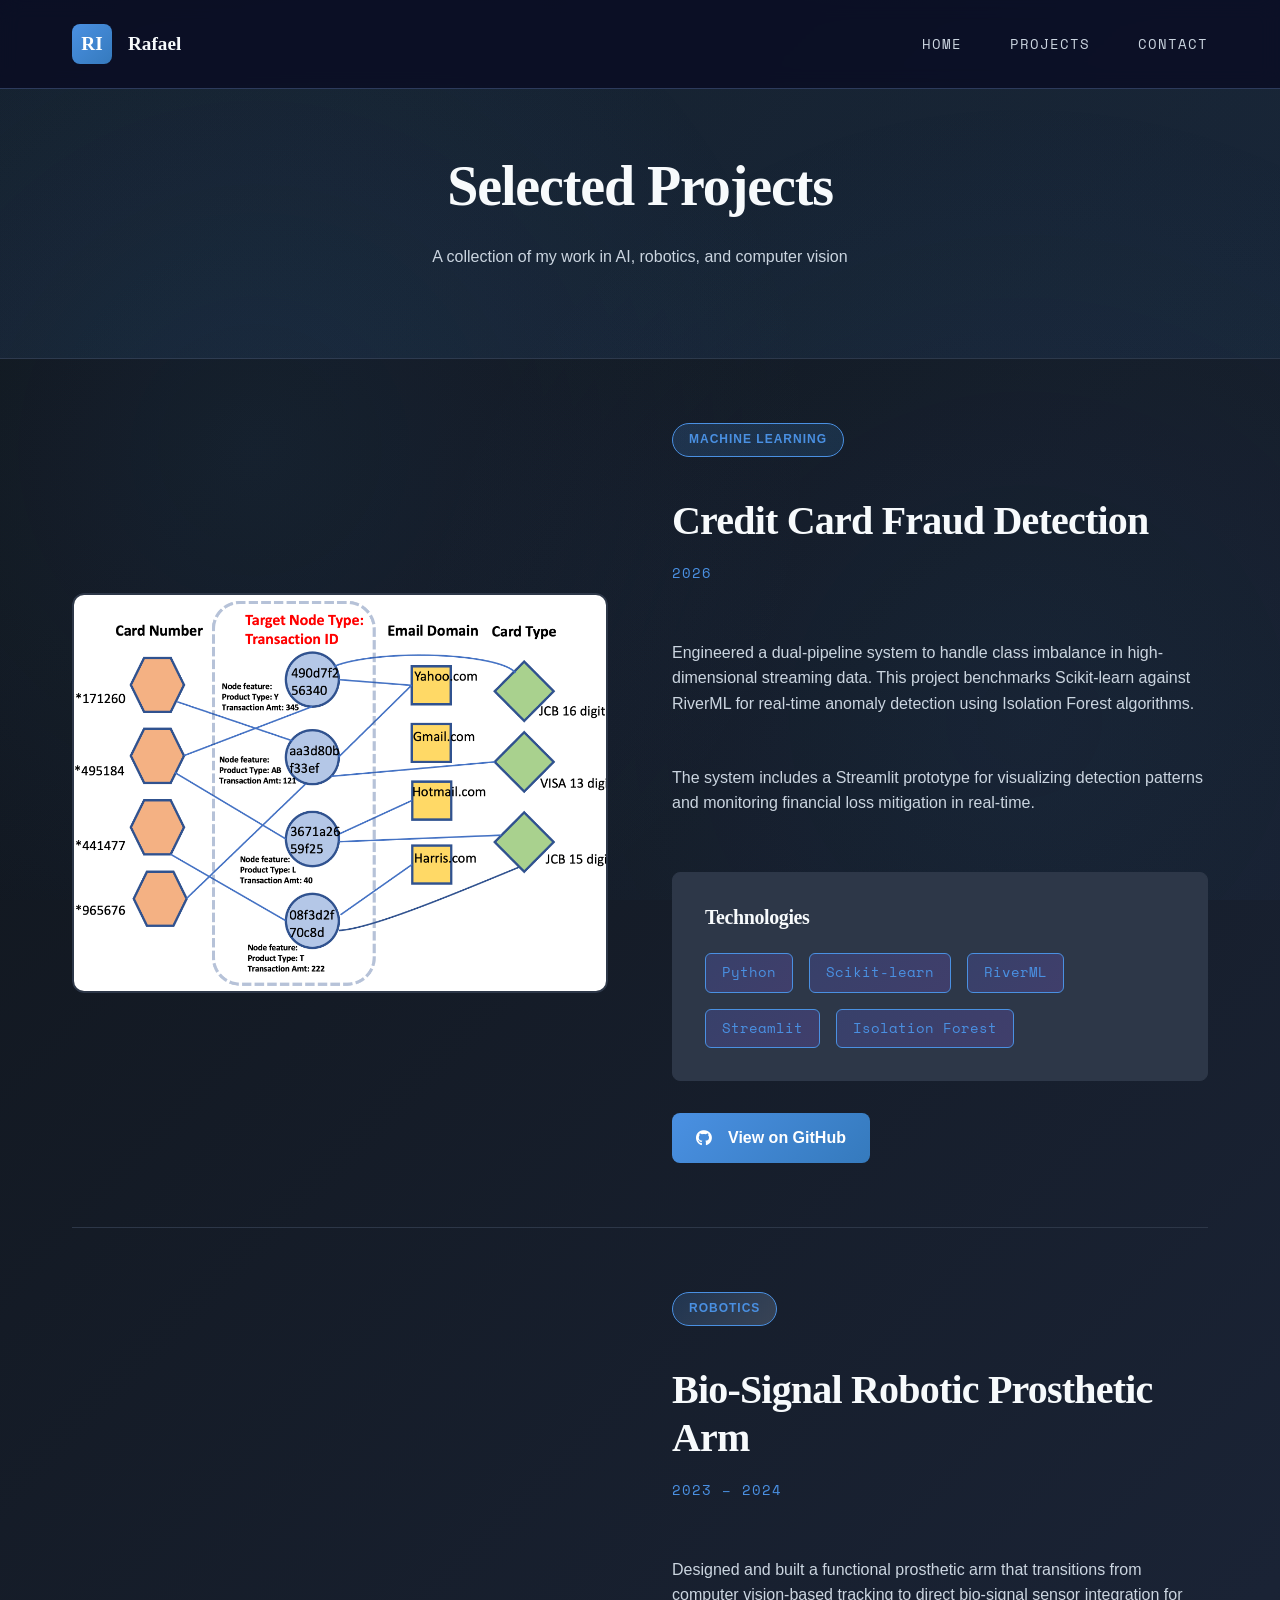
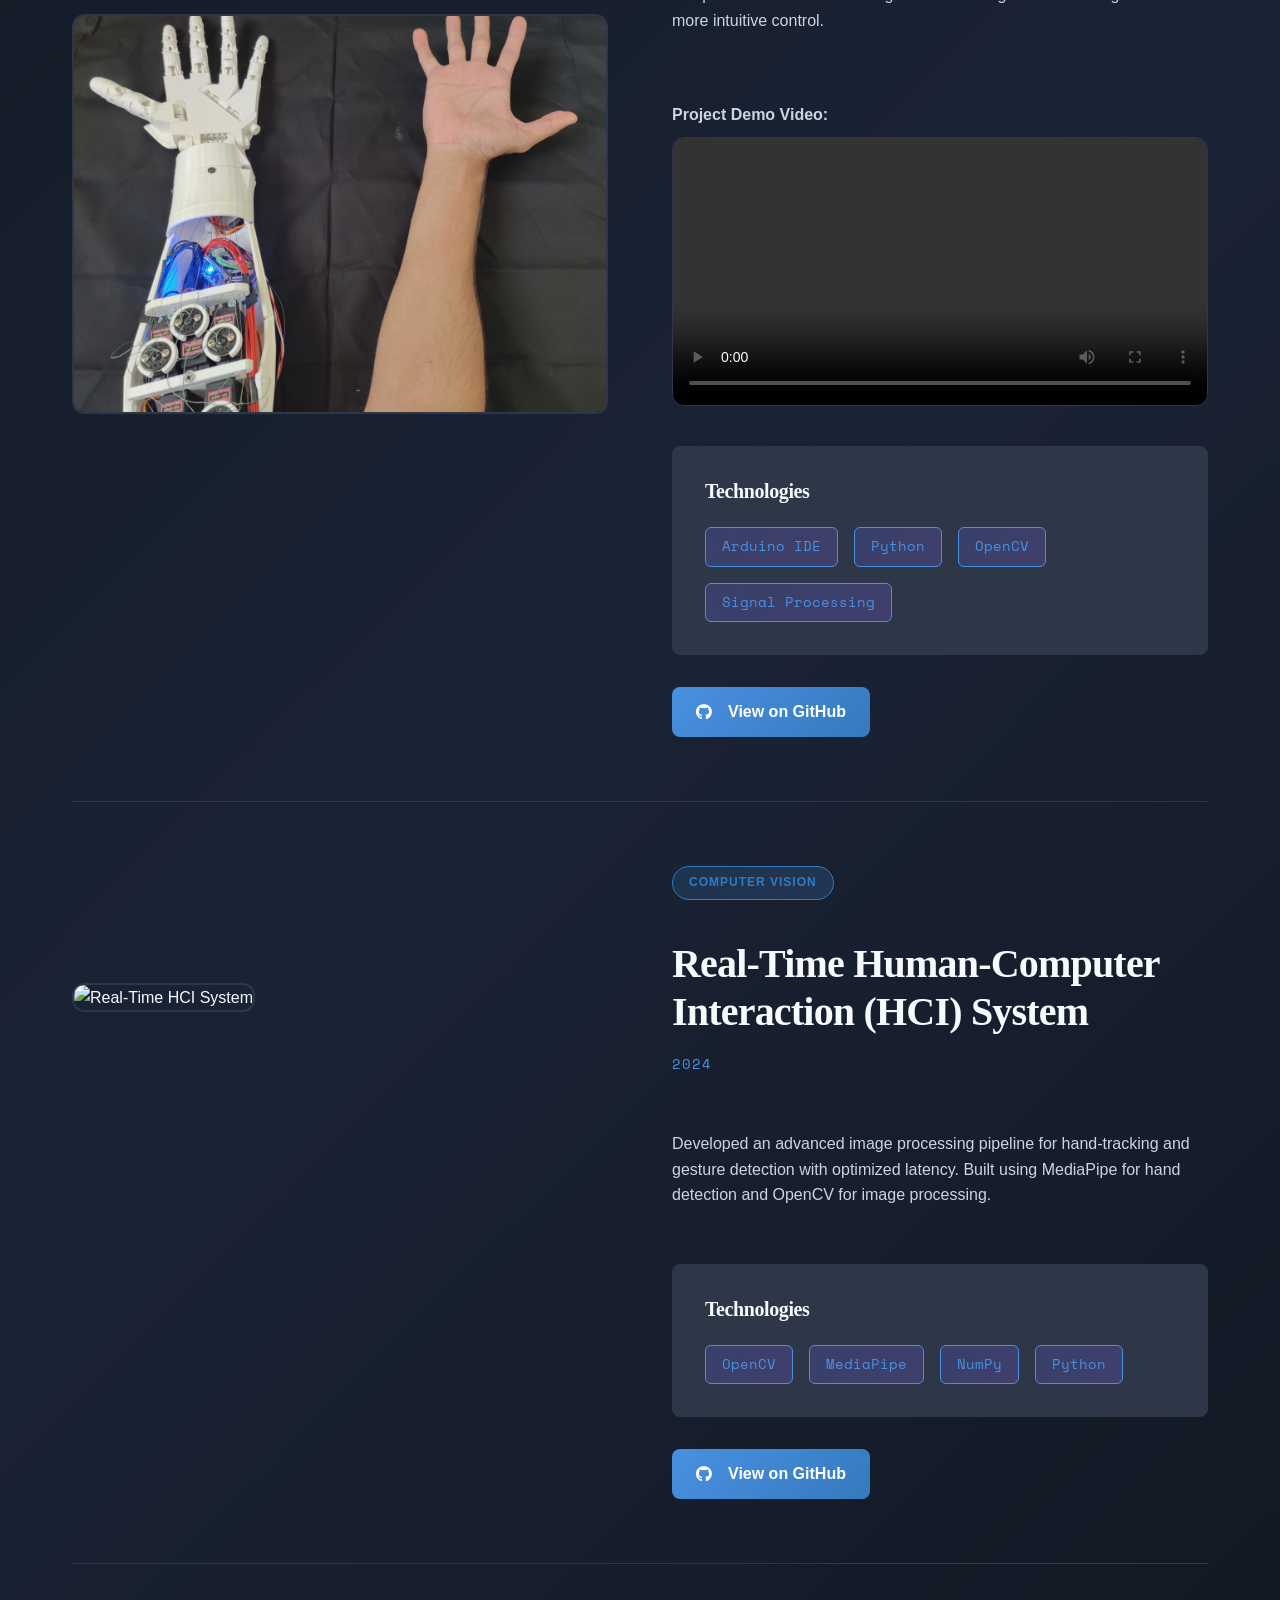
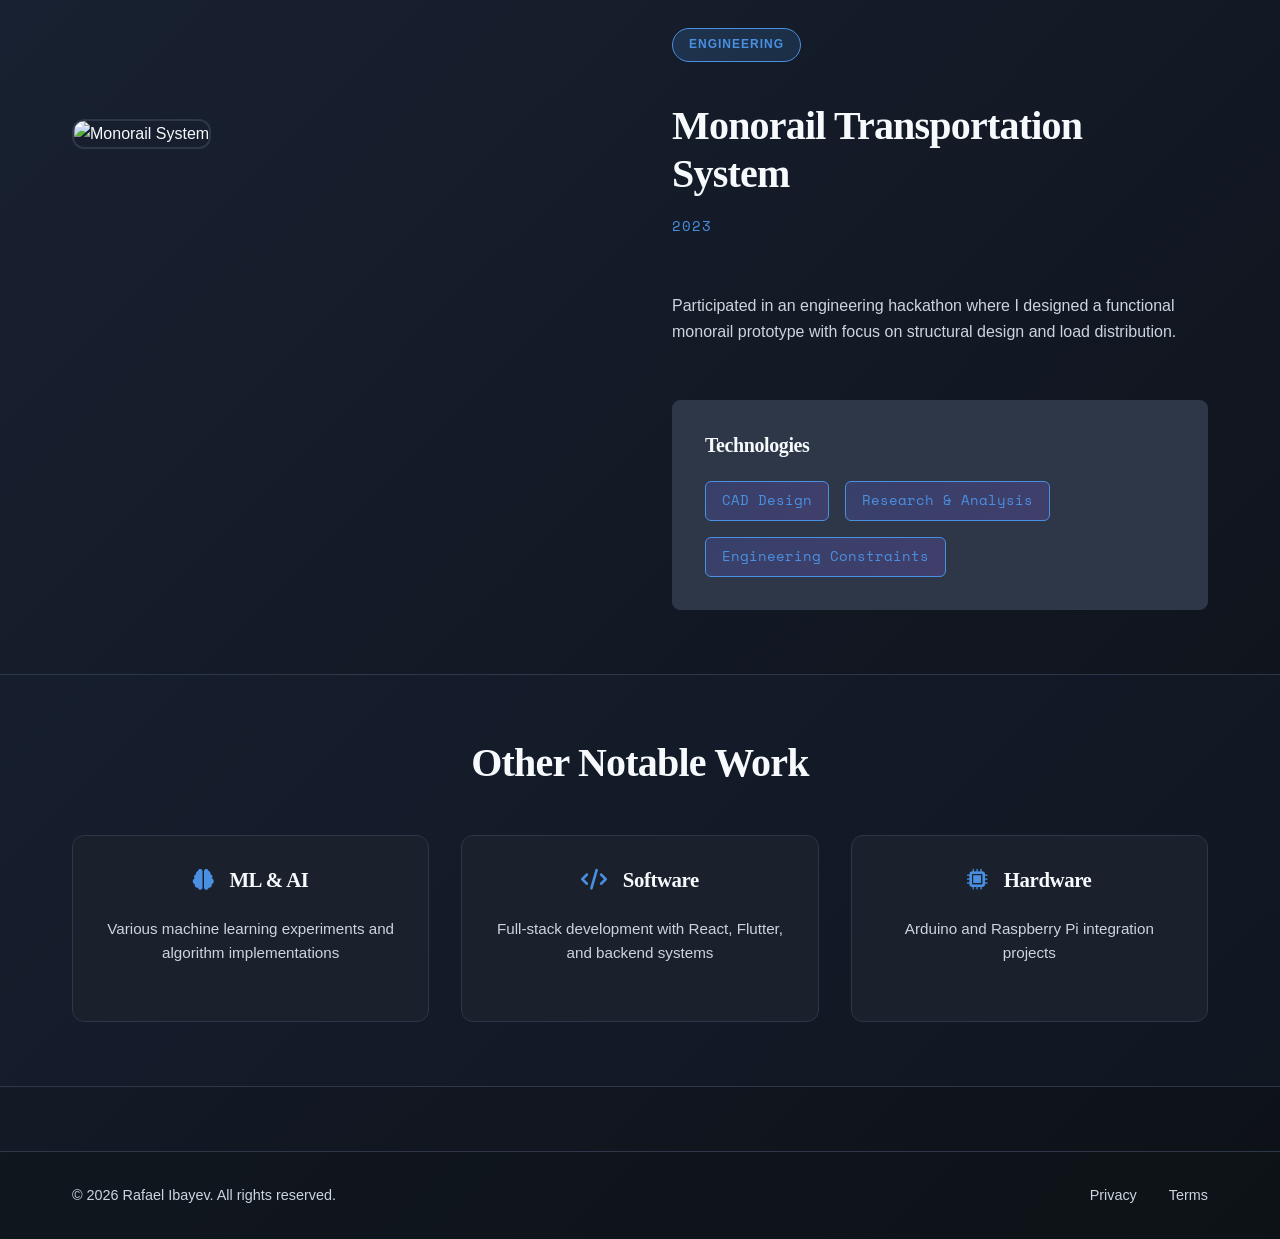
==== commit c6026f7e: "Added Baku monorail and updated projects page" ====
--- a/index.html
+++ b/index.html
@@ -3,7 +3,7 @@
 <head>
     <meta charset="UTF-8">
     <meta name="viewport" content="width=device-width, initial-scale=1.0">
-    <title>Rafael Ibayev | CS Portfolio</title>
+    <title>Projects | Rafael Ibayev</title>
     <link rel="stylesheet" href="style.css">
     <link rel="stylesheet" href="https://cdnjs.cloudflare.com/ajax/libs/font-awesome/6.0.0/css/all.min.css">
     <link href="https://fonts.googleapis.com/css2?family=Space+Mono:wght@400;700&family=Lora:wght@600;700;800&display=swap" rel="stylesheet">
@@ -16,8 +16,8 @@
                 <span class="logo-text">Rafael</span>
             </div>
             <ul class="nav-menu">
-                <li><a href="index.html" class="nav-link active">Home</a></li>
-                <li><a href="projects.html" class="nav-link">Projects</a></li>
+                <li><a href="index.html" class="nav-link">Home</a></li>
+                <li><a href="projects.html" class="nav-link active">Projects</a></li>
                 <li><a href="contact.html" class="nav-link">Contact</a></li>
             </ul>
             <div class="hamburger">
@@ -29,70 +29,163 @@
     </nav>
 
     <main>
-        <section class="hero">
+        <section class="projects-header">
             <div class="container">
-                <div class="hero-content">
-                    <h1 class="hero-title">
-                        <span class="gradient-text">Rafael Ibayev</span>
-                    </h1>
-                    <p class="hero-subtitle">Computer Science Student @ Gábor Dénes University</p>
-                    <p class="hero-description">
-                        Building AI, robotics, and real-time systems. Olympiad medalist. Passionate about solving complex engineering challenges through software-hardware integration.
-                    </p>
-                    <div class="hero-cta">
-                        <a href="projects.html" class="btn btn-primary">View My Work</a>
-                        <a href="contact.html" class="btn btn-secondary">Get in Touch</a>
-                    </div>
-                    <div class="social-icons">
-                        <a href="https://github.com/falafell99" class="social-link" target="_blank" title="GitHub">
-                            <i class="fab fa-github"></i>
-                        </a>
-                        <a href="https://www.linkedin.com/in/rafael-ibayev-17889b334/" class="social-link" target="_blank" title="LinkedIn">
-                            <i class="fab fa-linkedin"></i>
-                        </a>
-                        <a href="mailto:rafael@example.com" class="social-link" title="Email">
-                            <i class="fas fa-envelope"></i>
-                        </a>
-                    </div>
-                </div>
-                <div class="hero-visual">
-                    <div class="hero-image">
-                        <img src="https://images.unsplash.com/photo-1635070041078-e363dbe005cb?w=800&h=800&fit=crop" alt="Technology Visual" class="hero-img">
-                    </div>
-                </div>
+                <h1>Selected Projects</h1>
+                <p class="subtitle">A collection of my work in AI, robotics, and computer vision</p>
             </div>
         </section>
 
-        <section class="about">
+        <section class="projects-section">
             <div class="container">
-                <h2 class="section-title">About Me</h2>
-                <div class="about-content">
-                    <div class="about-text">
-                        <p>
-                            I'm a highly motivated Computer Science student at Gábor Dénes University in Budapest with a deep passion for solving complex engineering problems. My focus areas include AI, robotics, anomaly detection, and bio-signal processing.
-                        </p>
-                        <p>
-                            As an International STEM Olympiad medalist with gold medals in mathematics and tech engineering, I combine theoretical knowledge with practical implementation. I'm currently working on projects like "ORATOR" for the GDE MIT Hackathon 2026.
-                        </p>
-                    </div>
-                    <div class="skills-grid">
-                        <div class="skill-category">
-                            <h3>Languages</h3>
-                            <div class="skill-tags">
-                                <span class="tag">Python</span>
-                                <span class="tag">C#</span>
-                                <span class="tag">Java</span>
-                                <span class="tag">C</span>
-                                <span class="tag">JavaScript</span>
-                            </div>
-                        </div>
-                        <div class="skill-category">
-                            <h3>Specializations</h3>
-                            <div class="skill-tags">
-                                <span class="tag accent">Computer Vision</span>
-                                <span class="tag accent">Machine Learning</span>
-                                <span class="tag accent">Robotics</span>
-                                <span class="tag accent">Anomaly Detection</span>
+                <div class="project-item" id="fraud">
+                    <div class="project-grid">
+                        <div class="project-image">
+                            <img src="fraud.png" alt="Fraud Detection System" class="project-img">
+                            <div class="image-overlay">
+                                <span class="overlay-label">Machine Learning</span>
+                            </div>
+                        </div>
+                        <div class="project-details">
+                            <div class="project-header">
+                                <span class="project-tag ml">Machine Learning</span>
+                                <h2>Credit Card Fraud Detection</h2>
+                                <p class="project-year">2026</p>
+                            </div>
+                            <div class="project-description">
+                                <p>
+                                    Engineered a dual-pipeline system to handle class imbalance in high-dimensional streaming data. This project benchmarks Scikit-learn against RiverML for real-time anomaly detection using Isolation Forest algorithms.
+                                </p>
+                                <p>
+                                    The system includes a Streamlit prototype for visualizing detection patterns and monitoring financial loss mitigation in real-time.
+                                </p>
+                            </div>
+                            <div class="project-tech">
+                                <h4>Technologies</h4>
+                                <div class="tech-badges">
+                                    <span class="tech-badge">Python</span>
+                                    <span class="tech-badge">Scikit-learn</span>
+                                    <span class="tech-badge">RiverML</span>
+                                    <span class="tech-badge">Streamlit</span>
+                                    <span class="tech-badge">Isolation Forest</span>
+                                </div>
+                            </div>
+                            <div class="project-links">
+                                <a href="https://github.com/falafell99" class="project-link-btn" target="_blank">
+                                    <i class="fab fa-github"></i> View on GitHub
+                                </a>
+                            </div>
+                        </div>
+                    </div>
+                </div>
+
+                <div class="project-item" id="prosthetic">
+                    <div class="project-grid">
+                        <div class="project-image">
+                            <img src="robot.jpg" alt="Bio-Signal Robotic Arm" class="project-img">
+                            <div class="image-overlay">
+                                <span class="overlay-label">Robotics</span>
+                            </div>
+                        </div>
+                        <div class="project-details">
+                            <div class="project-header">
+                                <span class="project-tag robotics">Robotics</span>
+                                <h2>Bio-Signal Robotic Prosthetic Arm</h2>
+                                <p class="project-year">2023 – 2024</p>
+                            </div>
+                            <div class="project-description">
+                                <p>
+                                    Designed and built a functional prosthetic arm that transitions from computer vision-based tracking to direct bio-signal sensor integration for more intuitive control.
+                                </p>
+                                <div class="project-video-container" style="margin-top: 20px;">
+                                    <p style="font-weight: bold; margin-bottom: 10px;">Project Demo Video:</p>
+                                    <video width="100%" controls style="border-radius: 12px; border: 1px solid var(--border-color);">
+                                        <source src="robot-demo.mp4" type="video/mp4">
+                                        Your browser does not support the video tag.
+                                    </video>
+                                </div>
+                            </div>
+                            <div class="project-tech">
+                                <h4>Technologies</h4>
+                                <div class="tech-badges">
+                                    <span class="tech-badge">Arduino IDE</span>
+                                    <span class="tech-badge">Python</span>
+                                    <span class="tech-badge">OpenCV</span>
+                                    <span class="tech-badge">Signal Processing</span>
+                                </div>
+                            </div>
+                            <div class="project-links">
+                                <a href="https://github.com/falafell99" class="project-link-btn" target="_blank">
+                                    <i class="fab fa-github"></i> View on GitHub
+                                </a>
+                            </div>
+                        </div>
+                    </div>
+                </div>
+
+                <div class="project-item" id="hci">
+                    <div class="project-grid">
+                        <div class="project-image">
+                            <img src="hci.png" alt="Real-Time HCI System" class="project-img">
+                            <div class="image-overlay">
+                                <span class="overlay-label">Computer Vision</span>
+                            </div>
+                        </div>
+                        <div class="project-details">
+                            <div class="project-header">
+                                <span class="project-tag cv">Computer Vision</span>
+                                <h2>Real-Time Human-Computer Interaction (HCI) System</h2>
+                                <p class="project-year">2024</p>
+                            </div>
+                            <div class="project-description">
+                                <p>
+                                    Developed an advanced image processing pipeline for hand-tracking and gesture detection with optimized latency. Built using MediaPipe for hand detection and OpenCV for image processing.
+                                </p>
+                            </div>
+                            <div class="project-tech">
+                                <h4>Technologies</h4>
+                                <div class="tech-badges">
+                                    <span class="tech-badge">OpenCV</span>
+                                    <span class="tech-badge">MediaPipe</span>
+                                    <span class="tech-badge">NumPy</span>
+                                    <span class="tech-badge">Python</span>
+                                </div>
+                            </div>
+                            <div class="project-links">
+                                <a href="https://github.com/falafell99" class="project-link-btn" target="_blank">
+                                    <i class="fab fa-github"></i> View on GitHub
+                                </a>
+                            </div>
+                        </div>
+                    </div>
+                </div>
+
+                <div class="project-item" id="monorail">
+                    <div class="project-grid">
+                        <div class="project-image">
+                            <img src="monorail.png" alt="Monorail System" class="project-img">
+                            <div class="image-overlay">
+                                <span class="overlay-label">Engineering</span>
+                            </div>
+                        </div>
+                        <div class="project-details">
+                            <div class="project-header">
+                                <span class="project-tag engineering">Engineering</span>
+                                <h2>Monorail Transportation System</h2>
+                                <p class="project-year">2023</p>
+                            </div>
+                            <div class="project-description">
+                                <p>
+                                    Participated in an engineering hackathon where I designed a functional monorail prototype with focus on structural design and load distribution.
+                                </p>
+                            </div>
+                            <div class="project-tech">
+                                <h4>Technologies</h4>
+                                <div class="tech-badges">
+                                    <span class="tech-badge">CAD Design</span>
+                                    <span class="tech-badge">Research & Analysis</span>
+                                    <span class="tech-badge">Engineering Constraints</span>
+                                </div>
                             </div>
                         </div>
                     </div>
@@ -100,93 +193,23 @@
             </div>
         </section>
 
-        <section class="achievements">
+        <section class="more-projects">
             <div class="container">
-                <h2 class="section-title">International Achievements</h2>
-                <div class="achievements-grid">
-                    <div class="achievement-card">
-                        <div class="medal-container">
-                            <img src="mathgold.jpg" alt="Gold Medal Math" class="medal-photo">
-                        </div>
-                        <h3>Gold Medal</h3>
-                        <p>International STEM Olympiad</p>
-                        <span class="meta">Mathematics</span>
-                    </div>
-                    <div class="achievement-card">
-                        <div class="medal-container">
-                            <img src="techgold.jpg" alt="Gold Medal Tech & Engineering" class="medal-photo">
-                        </div>
-                        <h3>Gold Medal</h3>
-                        <p>International STEM Olympiad</p>
-                        <span class="meta">Tech & Engineering</span>
-                    </div>
-                    <div class="achievement-card">
-                        <div class="medal-container">
-                            <img src="codingbronze.jpg" alt="Bronze Medal Coding" class="medal-photo">
-                        </div>
-                        <h3>Bronze Medal</h3>
-                        <p>International STEM Olympiad</p>
-                        <span class="meta">Coding</span>
-                    </div>
-                    <div class="achievement-card">
-                        <div class="medal-container">
-                            <img src="amobronze.jpeg" alt="Bronze Medal AMO" class="medal-photo">
-                        </div>
-                        <h3>Bronze Medal</h3>
-                        <p>American Math Olympiad</p>
-                        <span class="meta">2024</span>
-                    </div>
-                </div>
-            </div>
-        </section>
-
-        <section class="featured-projects">
-            <div class="container">
-                <h2 class="section-title">Featured Projects</h2>
-                <div class="projects-preview">
-                    
-                    <div class="project-preview-card">
-                        <div class="project-card-image">
-                            <img src="fraud.png" alt="Fraud Detection System" class="card-img">
-                        </div>
-                        <div class="project-badge">Machine Learning</div>
-                        <h3>Credit Card Fraud Detection</h3>
-                        <p>Dual-pipeline system for real-time anomaly detection with Isolation Forest and RiverML.</p>
-                        <a href="projects.html#fraud" class="project-link">View Project →</a>
-                    </div>
-                    
-                    <div class="project-preview-card">
-                        <div class="project-card-image">
-                            <img src="robot.jpg" alt="Bio-Signal Robotic Arm" class="card-img">
-                        </div>
-                        <div class="project-badge">Robotics</div>
-                        <h3>Bio-Signal Robotic Arm</h3>
-                        <p>Prosthetic arm with bio-signal sensor integration for precise motor actuation.</p>
-                        <a href="projects.html#prosthetic" class="project-link">View Project →</a>
-                    </div>
-                    
-                    <div class="project-preview-card">
-                        <div class="project-card-image">
-                            <img src="hci.png" alt="HCI Vision System" class="card-img">
-                        </div>
-                        <div class="project-badge">Computer Vision</div>
-                        <h3>Real-Time HCI System</h3>
-                        <p>Hand-tracking and gesture detection with optimized latency using MediaPipe.</p>
-                        <a href="projects.html#hci" class="project-link">View Project →</a>
-                    </div>
-                    
-                </div>
-                <div class="view-all-projects">
-                    <a href="projects.html" class="btn btn-primary">View All Projects</a>
-                </div>
-            </div>
-        </section>
-
-        <section class="cta-section">
-            <div class="container">
-                <h2>Let's Build Something Amazing</h2>
-                <p>I'm always interested in collaborating on innovative projects and solving complex engineering challenges.</p>
-                <a href="contact.html" class="btn btn-primary">Start a Conversation</a>
+                <h2 class="section-title">Other Notable Work</h2>
+                <div class="mini-projects-grid">
+                    <div class="mini-project">
+                        <h3><i class="fas fa-brain"></i> ML & AI</h3>
+                        <p>Various machine learning experiments and algorithm implementations</p>
+                    </div>
+                    <div class="mini-project">
+                        <h3><i class="fas fa-code"></i> Software</h3>
+                        <p>Full-stack development with React, Flutter, and backend systems</p>
+                    </div>
+                    <div class="mini-project">
+                        <h3><i class="fas fa-microchip"></i> Hardware</h3>
+                        <p>Arduino and Raspberry Pi integration projects</p>
+                    </div>
+                </div>
             </div>
         </section>
     </main>
@@ -200,5 +223,7 @@
             </div>
         </div>
     </footer>
+
+    <script src="script.js"></script>
 </body>
 </html>
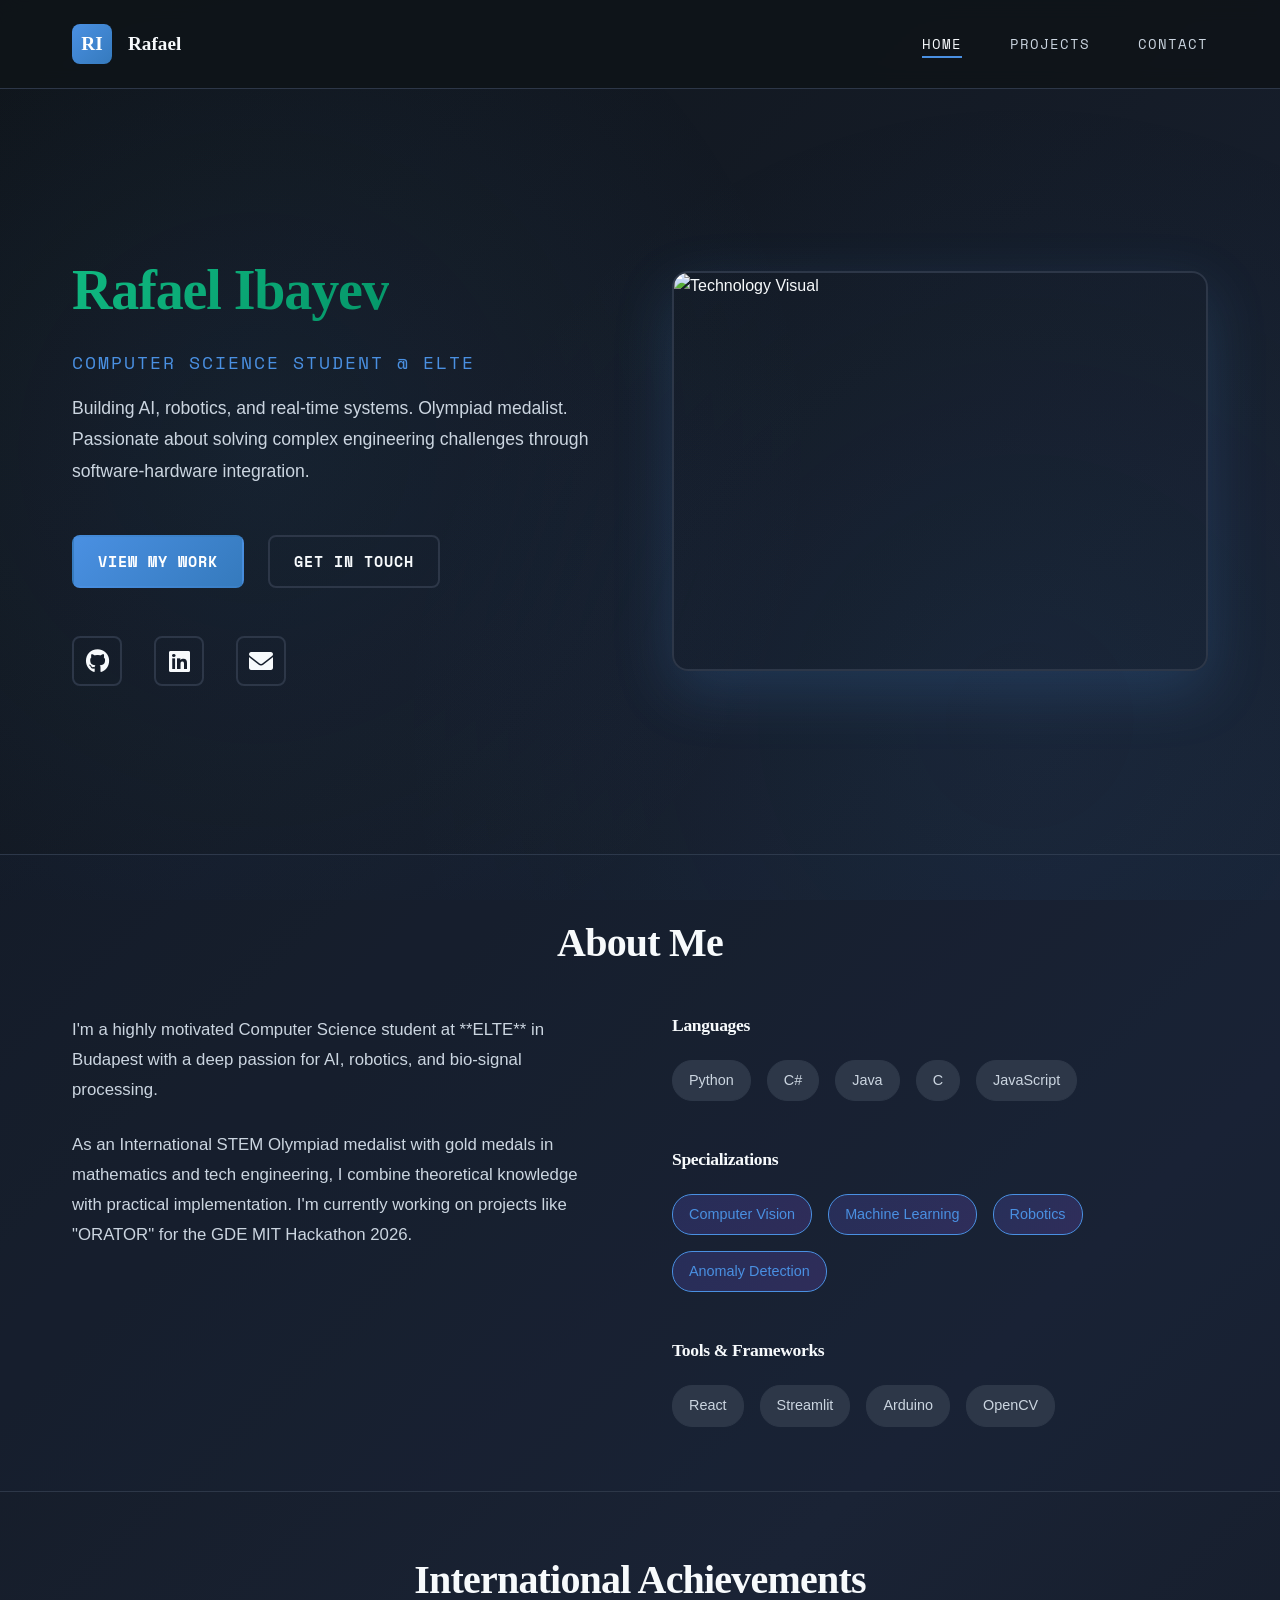
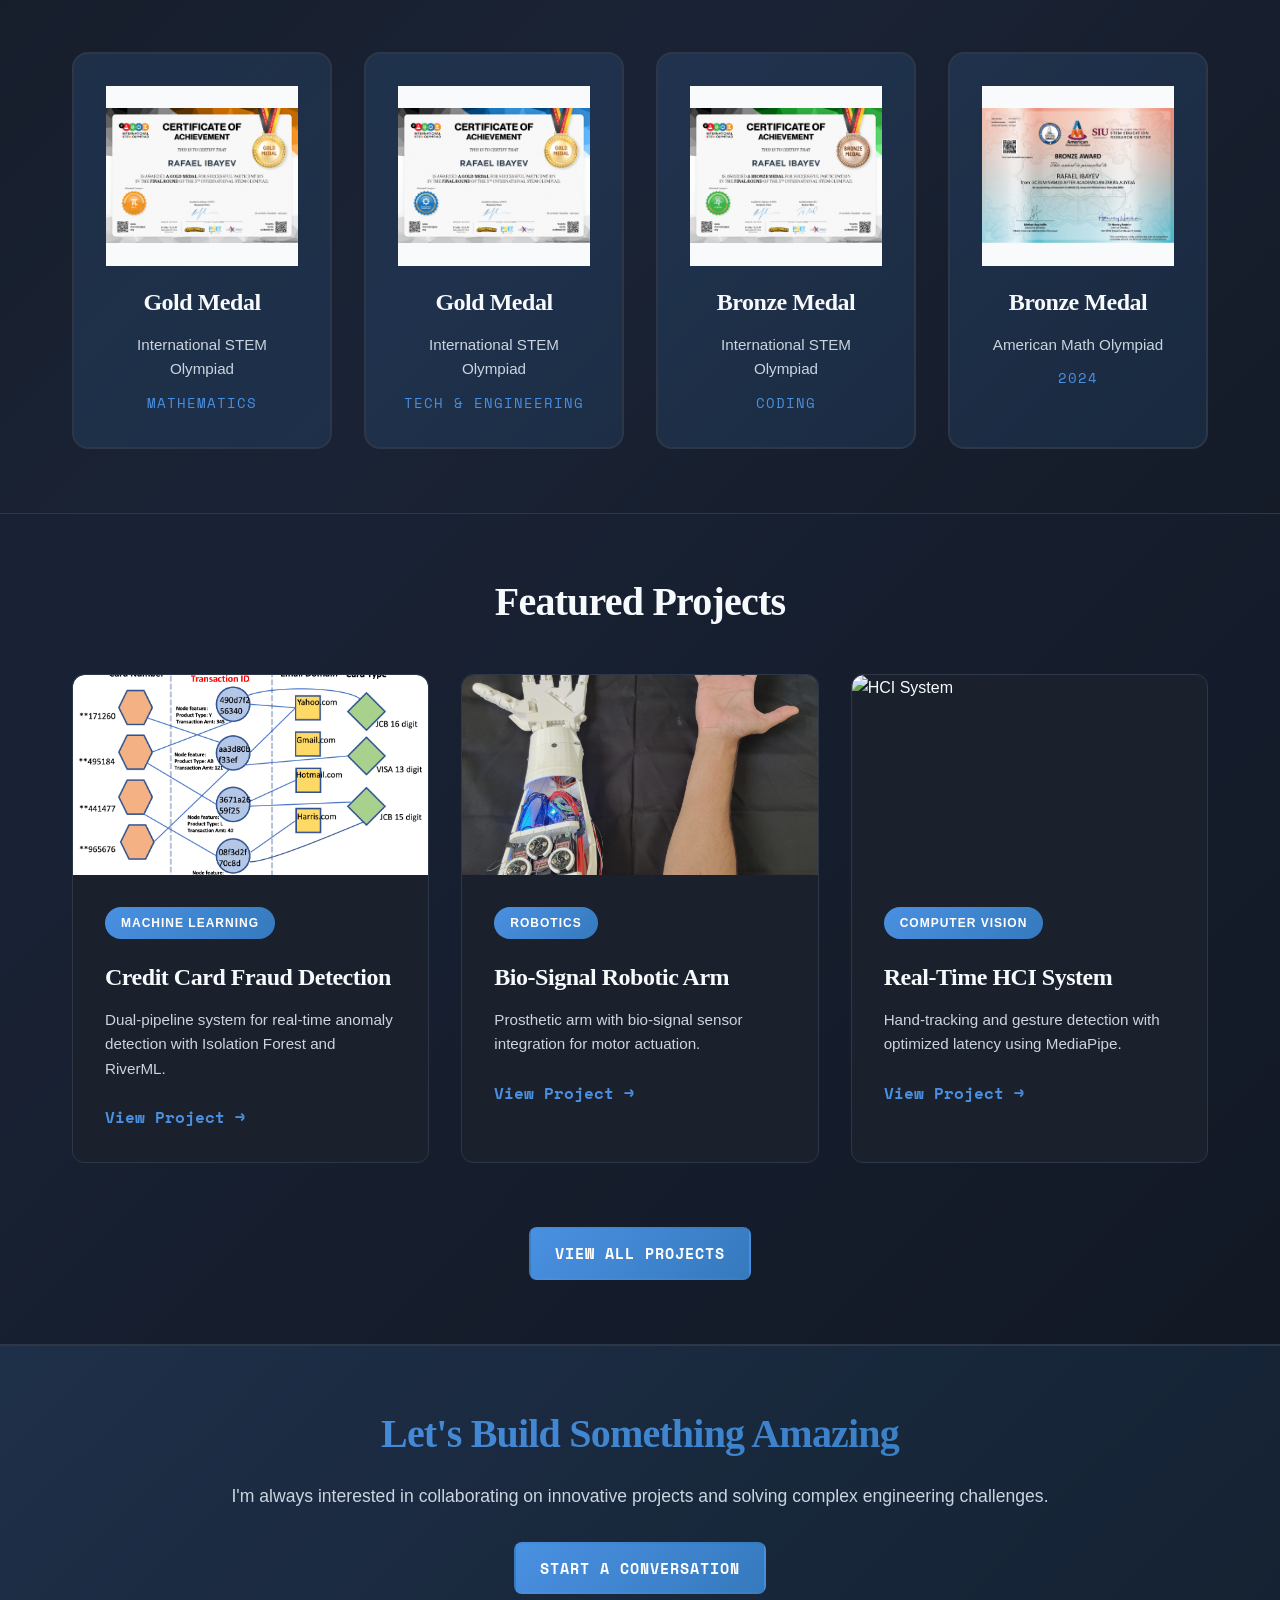
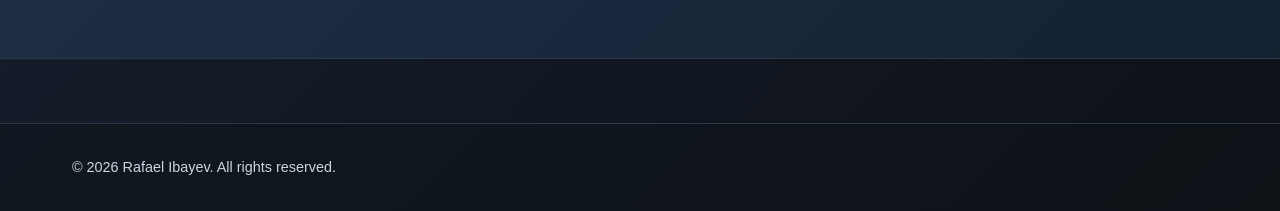
==== commit d0b2391b: "Fixed university to ELTE and updated all image paths" ====
--- a/index.html
+++ b/index.html
@@ -3,7 +3,7 @@
 <head>
     <meta charset="UTF-8">
     <meta name="viewport" content="width=device-width, initial-scale=1.0">
-    <title>Projects | Rafael Ibayev</title>
+    <title>Rafael Ibayev | CS Portfolio</title>
     <link rel="stylesheet" href="style.css">
     <link rel="stylesheet" href="https://cdnjs.cloudflare.com/ajax/libs/font-awesome/6.0.0/css/all.min.css">
     <link href="https://fonts.googleapis.com/css2?family=Space+Mono:wght@400;700&family=Lora:wght@600;700;800&display=swap" rel="stylesheet">
@@ -16,8 +16,8 @@
                 <span class="logo-text">Rafael</span>
             </div>
             <ul class="nav-menu">
-                <li><a href="index.html" class="nav-link">Home</a></li>
-                <li><a href="projects.html" class="nav-link active">Projects</a></li>
+                <li><a href="index.html" class="nav-link active">Home</a></li>
+                <li><a href="projects.html" class="nav-link">Projects</a></li>
                 <li><a href="contact.html" class="nav-link">Contact</a></li>
             </ul>
             <div class="hamburger">
@@ -29,187 +29,169 @@
     </nav>
 
     <main>
-        <section class="projects-header">
-            <div class="container">
-                <h1>Selected Projects</h1>
-                <p class="subtitle">A collection of my work in AI, robotics, and computer vision</p>
-            </div>
-        </section>
-
-        <section class="projects-section">
-            <div class="container">
-                <div class="project-item" id="fraud">
-                    <div class="project-grid">
-                        <div class="project-image">
-                            <img src="fraud.png" alt="Fraud Detection System" class="project-img">
-                            <div class="image-overlay">
-                                <span class="overlay-label">Machine Learning</span>
+        <section class="hero">
+            <div class="container">
+                <div class="hero-content">
+                    <h1 class="hero-title">
+                        <span class="gradient-text">Rafael Ibayev</span>
+                    </h1>
+                    <p class="hero-subtitle">Computer Science Student @ ELTE</p>
+                    <p class="hero-description">
+                        Building AI, robotics, and real-time systems. Olympiad medalist. Passionate about solving complex engineering challenges through software-hardware integration.
+                    </p>
+                    <div class="hero-cta">
+                        <a href="projects.html" class="btn btn-primary">View My Work</a>
+                        <a href="contact.html" class="btn btn-secondary">Get in Touch</a>
+                    </div>
+                    <div class="social-icons">
+                        <a href="https://github.com/falafell99" class="social-link" target="_blank" title="GitHub">
+                            <i class="fab fa-github"></i>
+                        </a>
+                        <a href="https://www.linkedin.com/in/rafael-ibayev-17889b334/" class="social-link" target="_blank" title="LinkedIn">
+                            <i class="fab fa-linkedin"></i>
+                        </a>
+                        <a href="mailto:rafael@example.com" class="social-link" title="Email">
+                            <i class="fas fa-envelope"></i>
+                        </a>
+                    </div>
+                </div>
+                <div class="hero-visual">
+                    <div class="hero-image">
+                        <img src="https://images.unsplash.com/photo-1635070041078-e363dbe005cb?w=800&h=800&fit=crop" alt="Technology Visual" class="hero-img">
+                    </div>
+                </div>
+            </div>
+        </section>
+
+        <section class="about">
+            <div class="container">
+                <h2 class="section-title">About Me</h2>
+                <div class="about-content">
+                    <div class="about-text">
+                        <p>
+                            I'm a highly motivated Computer Science student at **ELTE** in Budapest with a deep passion for AI, robotics, and bio-signal processing.
+                        </p>
+                        <p>
+                            As an International STEM Olympiad medalist with gold medals in mathematics and tech engineering, I combine theoretical knowledge with practical implementation. I'm currently working on projects like "ORATOR" for the GDE MIT Hackathon 2026.
+                        </p>
+                    </div>
+                    <div class="skills-grid">
+                        <div class="skill-category">
+                            <h3>Languages</h3>
+                            <div class="skill-tags">
+                                <span class="tag">Python</span>
+                                <span class="tag">C#</span>
+                                <span class="tag">Java</span>
+                                <span class="tag">C</span>
+                                <span class="tag">JavaScript</span>
                             </div>
                         </div>
-                        <div class="project-details">
-                            <div class="project-header">
-                                <span class="project-tag ml">Machine Learning</span>
-                                <h2>Credit Card Fraud Detection</h2>
-                                <p class="project-year">2026</p>
+                        <div class="skill-category">
+                            <h3>Specializations</h3>
+                            <div class="skill-tags">
+                                <span class="tag accent">Computer Vision</span>
+                                <span class="tag accent">Machine Learning</span>
+                                <span class="tag accent">Robotics</span>
+                                <span class="tag accent">Anomaly Detection</span>
                             </div>
-                            <div class="project-description">
-                                <p>
-                                    Engineered a dual-pipeline system to handle class imbalance in high-dimensional streaming data. This project benchmarks Scikit-learn against RiverML for real-time anomaly detection using Isolation Forest algorithms.
-                                </p>
-                                <p>
-                                    The system includes a Streamlit prototype for visualizing detection patterns and monitoring financial loss mitigation in real-time.
-                                </p>
+                        </div>
+                        <div class="skill-category">
+                            <h3>Tools & Frameworks</h3>
+                            <div class="skill-tags">
+                                <span class="tag">React</span>
+                                <span class="tag">Streamlit</span>
+                                <span class="tag">Arduino</span>
+                                <span class="tag">OpenCV</span>
                             </div>
-                            <div class="project-tech">
-                                <h4>Technologies</h4>
-                                <div class="tech-badges">
-                                    <span class="tech-badge">Python</span>
-                                    <span class="tech-badge">Scikit-learn</span>
-                                    <span class="tech-badge">RiverML</span>
-                                    <span class="tech-badge">Streamlit</span>
-                                    <span class="tech-badge">Isolation Forest</span>
-                                </div>
-                            </div>
-                            <div class="project-links">
-                                <a href="https://github.com/falafell99" class="project-link-btn" target="_blank">
-                                    <i class="fab fa-github"></i> View on GitHub
-                                </a>
-                            </div>
-                        </div>
-                    </div>
-                </div>
-
-                <div class="project-item" id="prosthetic">
-                    <div class="project-grid">
-                        <div class="project-image">
-                            <img src="robot.jpg" alt="Bio-Signal Robotic Arm" class="project-img">
-                            <div class="image-overlay">
-                                <span class="overlay-label">Robotics</span>
-                            </div>
-                        </div>
-                        <div class="project-details">
-                            <div class="project-header">
-                                <span class="project-tag robotics">Robotics</span>
-                                <h2>Bio-Signal Robotic Prosthetic Arm</h2>
-                                <p class="project-year">2023 – 2024</p>
-                            </div>
-                            <div class="project-description">
-                                <p>
-                                    Designed and built a functional prosthetic arm that transitions from computer vision-based tracking to direct bio-signal sensor integration for more intuitive control.
-                                </p>
-                                <div class="project-video-container" style="margin-top: 20px;">
-                                    <p style="font-weight: bold; margin-bottom: 10px;">Project Demo Video:</p>
-                                    <video width="100%" controls style="border-radius: 12px; border: 1px solid var(--border-color);">
-                                        <source src="robot-demo.mp4" type="video/mp4">
-                                        Your browser does not support the video tag.
-                                    </video>
-                                </div>
-                            </div>
-                            <div class="project-tech">
-                                <h4>Technologies</h4>
-                                <div class="tech-badges">
-                                    <span class="tech-badge">Arduino IDE</span>
-                                    <span class="tech-badge">Python</span>
-                                    <span class="tech-badge">OpenCV</span>
-                                    <span class="tech-badge">Signal Processing</span>
-                                </div>
-                            </div>
-                            <div class="project-links">
-                                <a href="https://github.com/falafell99" class="project-link-btn" target="_blank">
-                                    <i class="fab fa-github"></i> View on GitHub
-                                </a>
-                            </div>
-                        </div>
-                    </div>
-                </div>
-
-                <div class="project-item" id="hci">
-                    <div class="project-grid">
-                        <div class="project-image">
-                            <img src="hci.png" alt="Real-Time HCI System" class="project-img">
-                            <div class="image-overlay">
-                                <span class="overlay-label">Computer Vision</span>
-                            </div>
-                        </div>
-                        <div class="project-details">
-                            <div class="project-header">
-                                <span class="project-tag cv">Computer Vision</span>
-                                <h2>Real-Time Human-Computer Interaction (HCI) System</h2>
-                                <p class="project-year">2024</p>
-                            </div>
-                            <div class="project-description">
-                                <p>
-                                    Developed an advanced image processing pipeline for hand-tracking and gesture detection with optimized latency. Built using MediaPipe for hand detection and OpenCV for image processing.
-                                </p>
-                            </div>
-                            <div class="project-tech">
-                                <h4>Technologies</h4>
-                                <div class="tech-badges">
-                                    <span class="tech-badge">OpenCV</span>
-                                    <span class="tech-badge">MediaPipe</span>
-                                    <span class="tech-badge">NumPy</span>
-                                    <span class="tech-badge">Python</span>
-                                </div>
-                            </div>
-                            <div class="project-links">
-                                <a href="https://github.com/falafell99" class="project-link-btn" target="_blank">
-                                    <i class="fab fa-github"></i> View on GitHub
-                                </a>
-                            </div>
-                        </div>
-                    </div>
-                </div>
-
-                <div class="project-item" id="monorail">
-                    <div class="project-grid">
-                        <div class="project-image">
-                            <img src="monorail.png" alt="Monorail System" class="project-img">
-                            <div class="image-overlay">
-                                <span class="overlay-label">Engineering</span>
-                            </div>
-                        </div>
-                        <div class="project-details">
-                            <div class="project-header">
-                                <span class="project-tag engineering">Engineering</span>
-                                <h2>Monorail Transportation System</h2>
-                                <p class="project-year">2023</p>
-                            </div>
-                            <div class="project-description">
-                                <p>
-                                    Participated in an engineering hackathon where I designed a functional monorail prototype with focus on structural design and load distribution.
-                                </p>
-                            </div>
-                            <div class="project-tech">
-                                <h4>Technologies</h4>
-                                <div class="tech-badges">
-                                    <span class="tech-badge">CAD Design</span>
-                                    <span class="tech-badge">Research & Analysis</span>
-                                    <span class="tech-badge">Engineering Constraints</span>
-                                </div>
-                            </div>
-                        </div>
-                    </div>
-                </div>
-            </div>
-        </section>
-
-        <section class="more-projects">
-            <div class="container">
-                <h2 class="section-title">Other Notable Work</h2>
-                <div class="mini-projects-grid">
-                    <div class="mini-project">
-                        <h3><i class="fas fa-brain"></i> ML & AI</h3>
-                        <p>Various machine learning experiments and algorithm implementations</p>
-                    </div>
-                    <div class="mini-project">
-                        <h3><i class="fas fa-code"></i> Software</h3>
-                        <p>Full-stack development with React, Flutter, and backend systems</p>
-                    </div>
-                    <div class="mini-project">
-                        <h3><i class="fas fa-microchip"></i> Hardware</h3>
-                        <p>Arduino and Raspberry Pi integration projects</p>
-                    </div>
-                </div>
+                        </div>
+                    </div>
+                </div>
+            </div>
+        </section>
+
+        <section class="achievements">
+            <div class="container">
+                <h2 class="section-title">International Achievements</h2>
+                <div class="achievements-grid">
+                    <div class="achievement-card">
+                        <div class="medal-container">
+                            <img src="mathgold.jpg" alt="Gold Medal Math" class="medal-photo">
+                        </div>
+                        <h3>Gold Medal</h3>
+                        <p>International STEM Olympiad</p>
+                        <span class="meta">Mathematics</span>
+                    </div>
+                    <div class="achievement-card">
+                        <div class="medal-container">
+                            <img src="techgold.jpg" alt="Gold Medal Tech" class="medal-photo">
+                        </div>
+                        <h3>Gold Medal</h3>
+                        <p>International STEM Olympiad</p>
+                        <span class="meta">Tech & Engineering</span>
+                    </div>
+                    <div class="achievement-card">
+                        <div class="medal-container">
+                            <img src="codingbronze.jpg" alt="Bronze Medal Coding" class="medal-photo">
+                        </div>
+                        <h3>Bronze Medal</h3>
+                        <p>International STEM Olympiad</p>
+                        <span class="meta">Coding</span>
+                    </div>
+                    <div class="achievement-card">
+                        <div class="medal-container">
+                            <img src="amobronze.jpeg" alt="Bronze Medal AMO" class="medal-photo">
+                        </div>
+                        <h3>Bronze Medal</h3>
+                        <p>American Math Olympiad</p>
+                        <span class="meta">2024</span>
+                    </div>
+                </div>
+            </div>
+        </section>
+
+        <section class="featured-projects">
+            <div class="container">
+                <h2 class="section-title">Featured Projects</h2>
+                <div class="projects-preview">
+                    <div class="project-preview-card">
+                        <div class="project-card-image">
+                            <img src="fraud.png" alt="Fraud Detection" class="card-img">
+                        </div>
+                        <div class="project-badge">Machine Learning</div>
+                        <h3>Credit Card Fraud Detection</h3>
+                        <p>Dual-pipeline system for real-time anomaly detection with Isolation Forest and RiverML.</p>
+                        <a href="projects.html#fraud" class="project-link">View Project →</a>
+                    </div>
+                    <div class="project-preview-card">
+                        <div class="project-card-image">
+                            <img src="robot.jpg" alt="Robotic Arm" class="card-img">
+                        </div>
+                        <div class="project-badge">Robotics</div>
+                        <h3>Bio-Signal Robotic Arm</h3>
+                        <p>Prosthetic arm with bio-signal sensor integration for motor actuation.</p>
+                        <a href="projects.html#prosthetic" class="project-link">View Project →</a>
+                    </div>
+                    <div class="project-preview-card">
+                        <div class="project-card-image">
+                            <img src="hci.png" alt="HCI System" class="card-img">
+                        </div>
+                        <div class="project-badge">Computer Vision</div>
+                        <h3>Real-Time HCI System</h3>
+                        <p>Hand-tracking and gesture detection with optimized latency using MediaPipe.</p>
+                        <a href="projects.html#hci" class="project-link">View Project →</a>
+                    </div>
+                </div>
+                <div class="view-all-projects">
+                    <a href="projects.html" class="btn btn-primary">View All Projects</a>
+                </div>
+            </div>
+        </section>
+
+        <section class="cta-section">
+            <div class="container">
+                <h2>Let's Build Something Amazing</h2>
+                <p>I'm always interested in collaborating on innovative projects and solving complex engineering challenges.</p>
+                <a href="contact.html" class="btn btn-primary">Start a Conversation</a>
             </div>
         </section>
     </main>
@@ -217,13 +199,7 @@
     <footer class="footer">
         <div class="container">
             <p>&copy; 2026 Rafael Ibayev. All rights reserved.</p>
-            <div class="footer-links">
-                <a href="#">Privacy</a>
-                <a href="#">Terms</a>
-            </div>
         </div>
     </footer>
-
-    <script src="script.js"></script>
 </body>
 </html>
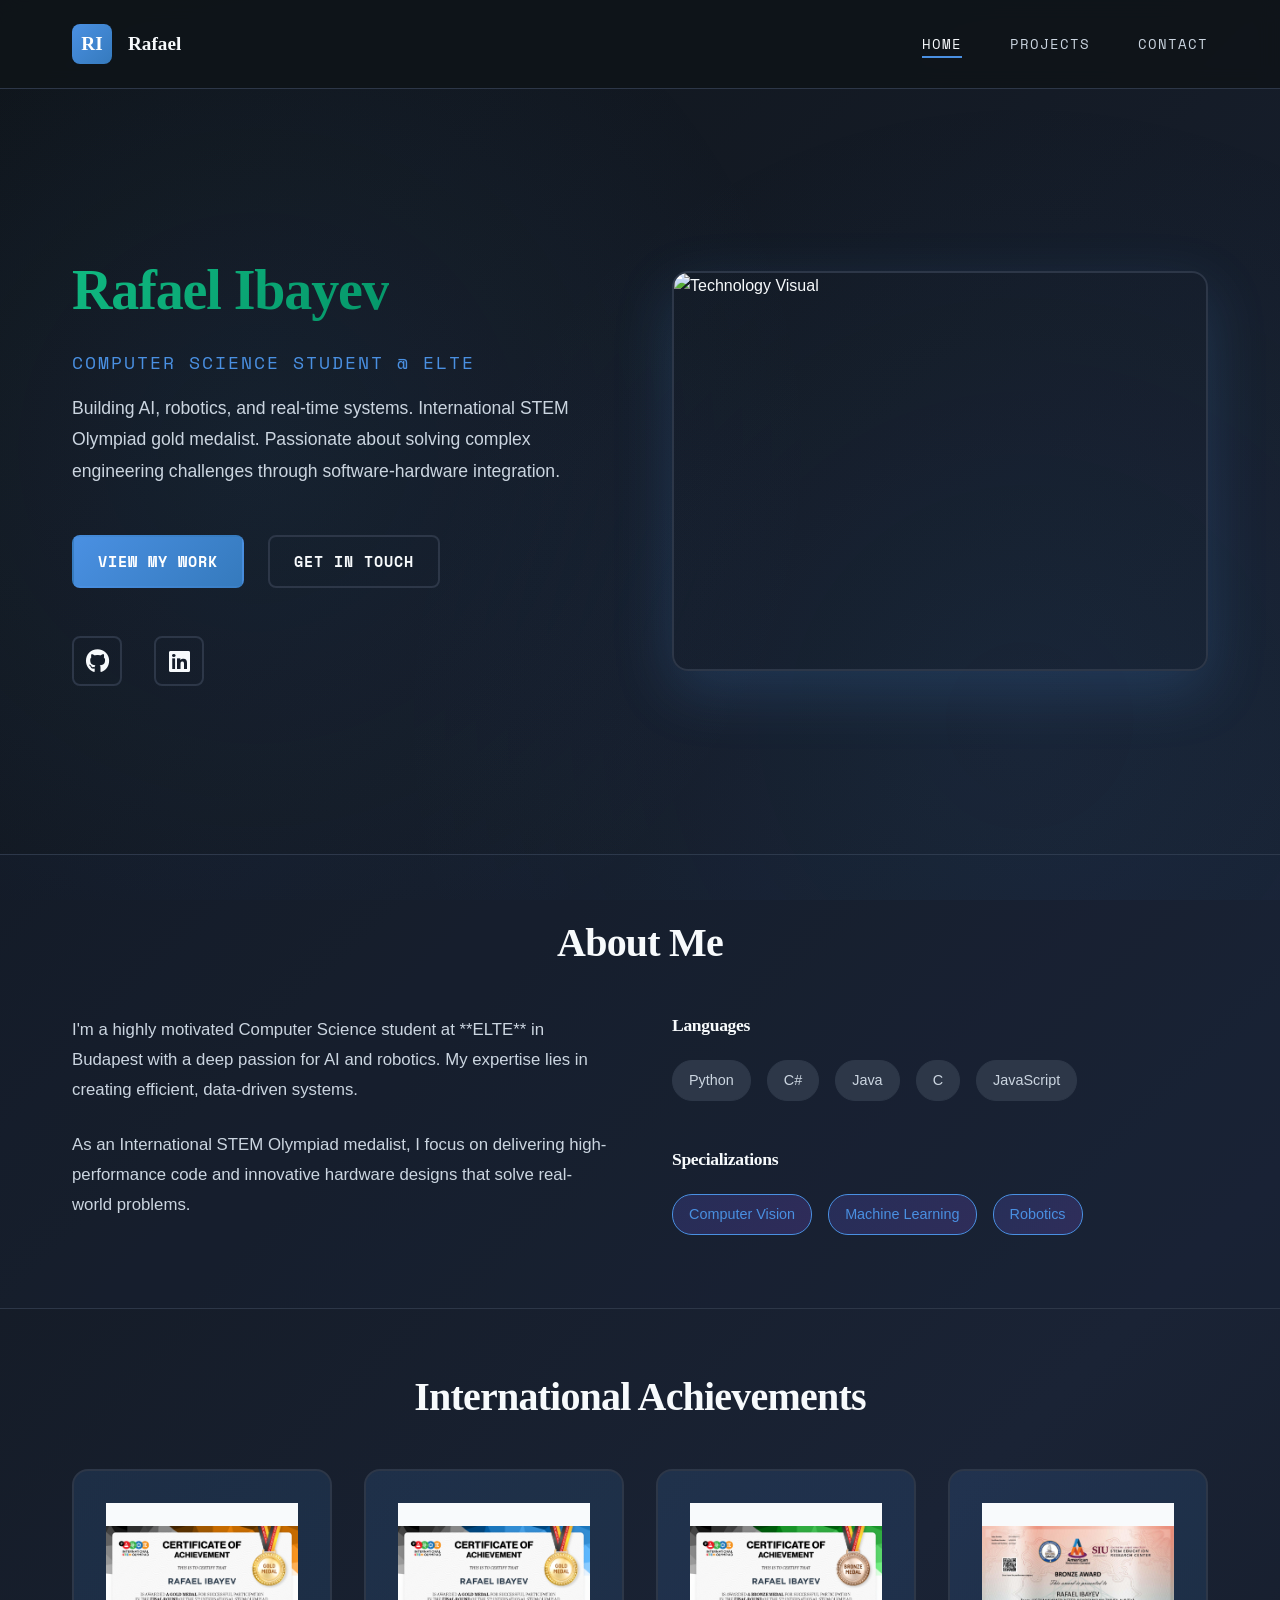
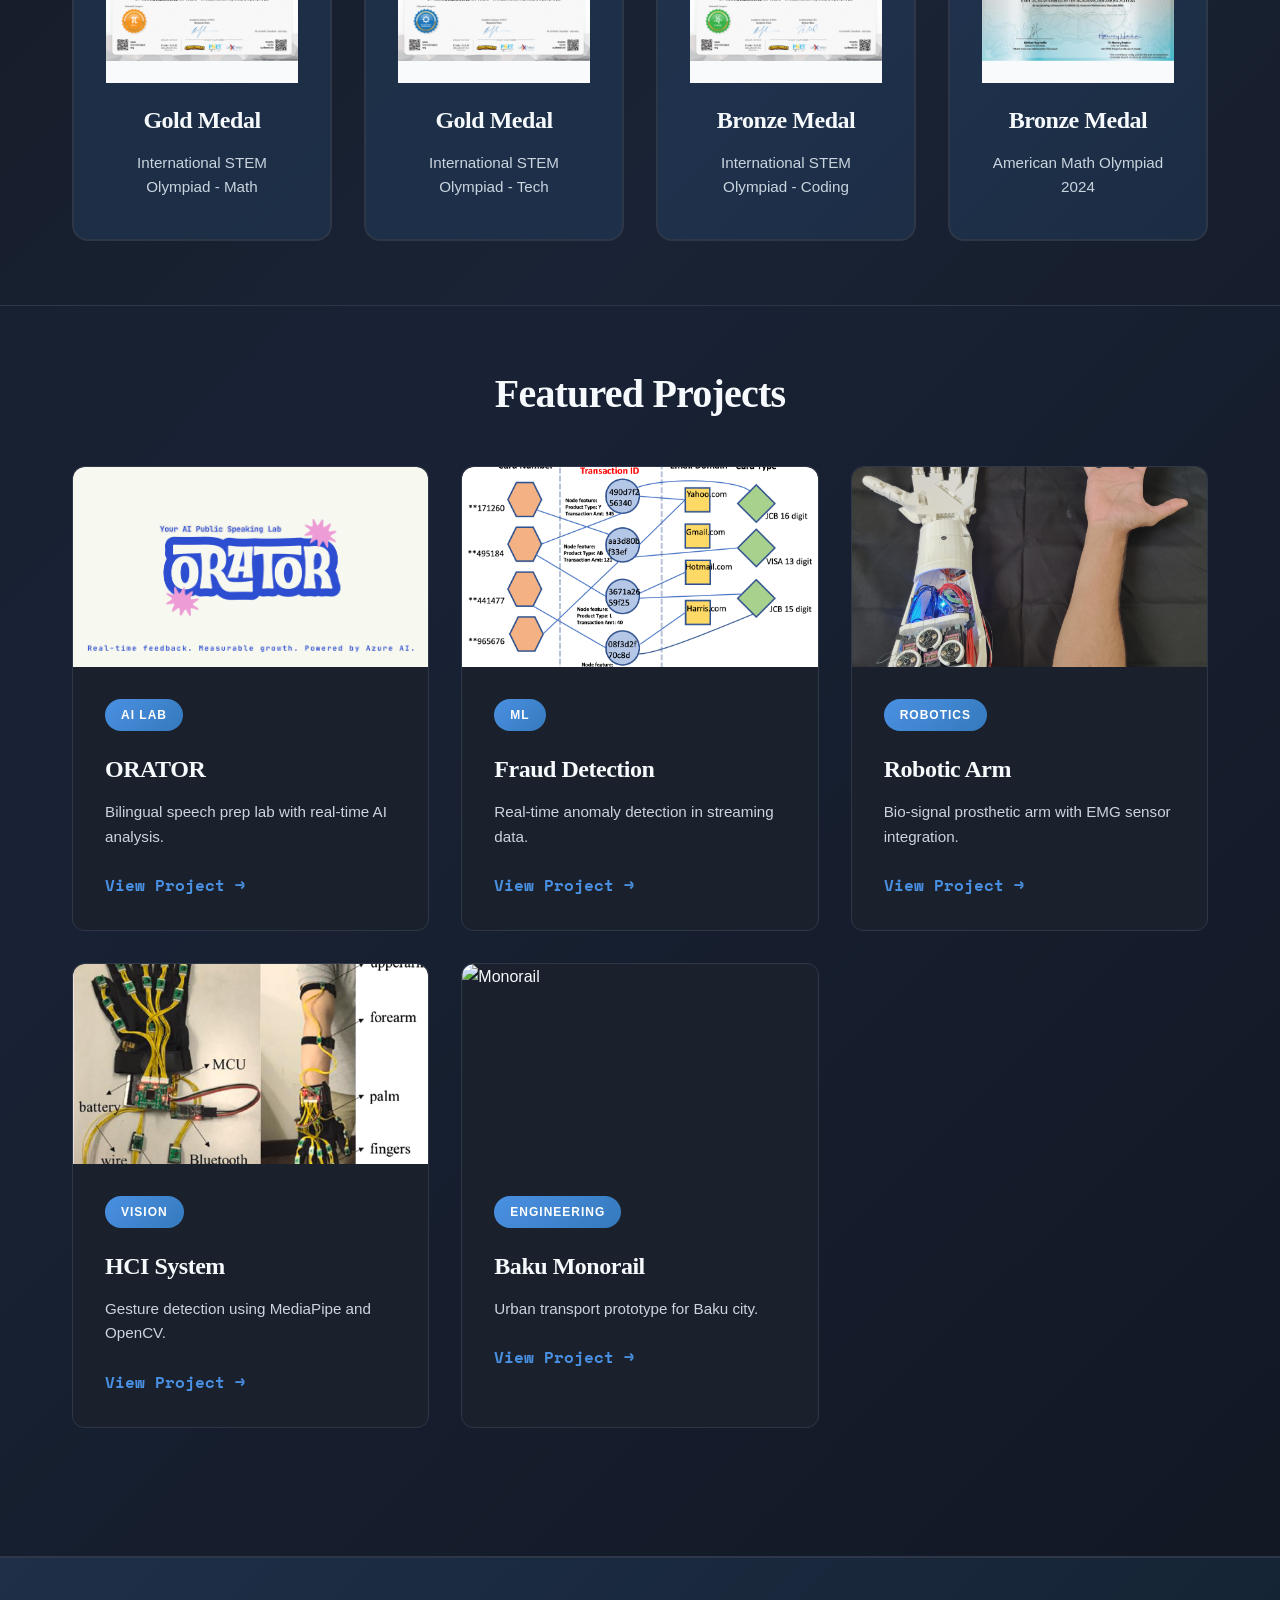
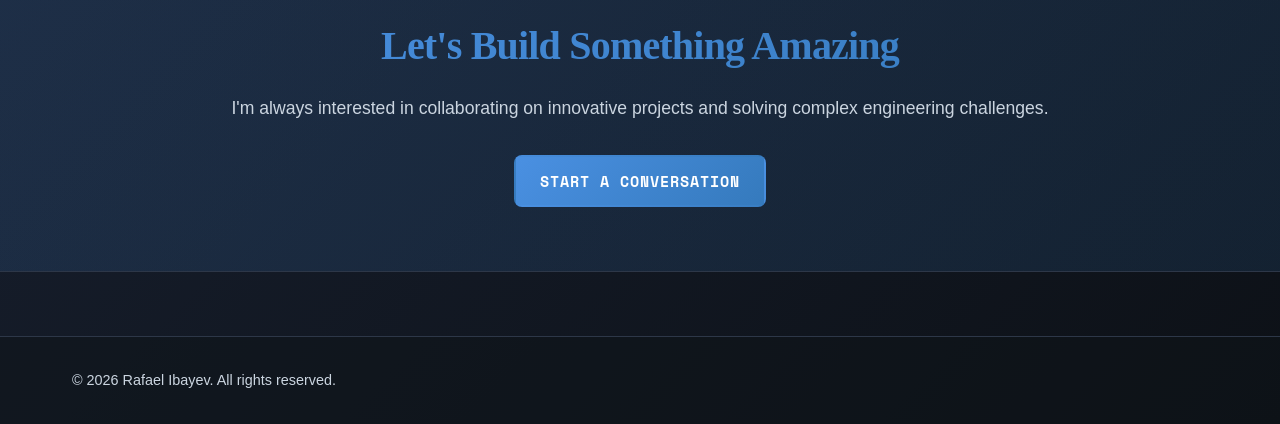
==== commit f139b67b: "added a monorail pic" ====
--- a/index.html
+++ b/index.html
@@ -21,9 +21,7 @@
                 <li><a href="contact.html" class="nav-link">Contact</a></li>
             </ul>
             <div class="hamburger">
-                <span></span>
-                <span></span>
-                <span></span>
+                <span></span><span></span><span></span>
             </div>
         </div>
     </nav>
@@ -32,27 +30,18 @@
         <section class="hero">
             <div class="container">
                 <div class="hero-content">
-                    <h1 class="hero-title">
-                        <span class="gradient-text">Rafael Ibayev</span>
-                    </h1>
+                    <h1 class="hero-title"><span class="gradient-text">Rafael Ibayev</span></h1>
                     <p class="hero-subtitle">Computer Science Student @ ELTE</p>
                     <p class="hero-description">
-                        Building AI, robotics, and real-time systems. Olympiad medalist. Passionate about solving complex engineering challenges through software-hardware integration.
+                        Building AI, robotics, and real-time systems. International STEM Olympiad gold medalist. Passionate about solving complex engineering challenges through software-hardware integration.
                     </p>
                     <div class="hero-cta">
                         <a href="projects.html" class="btn btn-primary">View My Work</a>
                         <a href="contact.html" class="btn btn-secondary">Get in Touch</a>
                     </div>
                     <div class="social-icons">
-                        <a href="https://github.com/falafell99" class="social-link" target="_blank" title="GitHub">
-                            <i class="fab fa-github"></i>
-                        </a>
-                        <a href="https://www.linkedin.com/in/rafael-ibayev-17889b334/" class="social-link" target="_blank" title="LinkedIn">
-                            <i class="fab fa-linkedin"></i>
-                        </a>
-                        <a href="mailto:rafael@example.com" class="social-link" title="Email">
-                            <i class="fas fa-envelope"></i>
-                        </a>
+                        <a href="https://github.com/falafell99" class="social-link" target="_blank"><i class="fab fa-github"></i></a>
+                        <a href="https://www.linkedin.com/in/rafael-ibayev-17889b334/" class="social-link" target="_blank"><i class="fab fa-linkedin"></i></a>
                     </div>
                 </div>
                 <div class="hero-visual">
@@ -68,40 +57,20 @@
                 <h2 class="section-title">About Me</h2>
                 <div class="about-content">
                     <div class="about-text">
-                        <p>
-                            I'm a highly motivated Computer Science student at **ELTE** in Budapest with a deep passion for AI, robotics, and bio-signal processing.
-                        </p>
-                        <p>
-                            As an International STEM Olympiad medalist with gold medals in mathematics and tech engineering, I combine theoretical knowledge with practical implementation. I'm currently working on projects like "ORATOR" for the GDE MIT Hackathon 2026.
-                        </p>
+                        <p>I'm a highly motivated Computer Science student at **ELTE** in Budapest with a deep passion for AI and robotics. My expertise lies in creating efficient, data-driven systems.</p>
+                        <p>As an International STEM Olympiad medalist, I focus on delivering high-performance code and innovative hardware designs that solve real-world problems.</p>
                     </div>
                     <div class="skills-grid">
                         <div class="skill-category">
                             <h3>Languages</h3>
                             <div class="skill-tags">
-                                <span class="tag">Python</span>
-                                <span class="tag">C#</span>
-                                <span class="tag">Java</span>
-                                <span class="tag">C</span>
-                                <span class="tag">JavaScript</span>
+                                <span class="tag">Python</span><span class="tag">C#</span><span class="tag">Java</span><span class="tag">C</span><span class="tag">JavaScript</span>
                             </div>
                         </div>
                         <div class="skill-category">
                             <h3>Specializations</h3>
                             <div class="skill-tags">
-                                <span class="tag accent">Computer Vision</span>
-                                <span class="tag accent">Machine Learning</span>
-                                <span class="tag accent">Robotics</span>
-                                <span class="tag accent">Anomaly Detection</span>
-                            </div>
-                        </div>
-                        <div class="skill-category">
-                            <h3>Tools & Frameworks</h3>
-                            <div class="skill-tags">
-                                <span class="tag">React</span>
-                                <span class="tag">Streamlit</span>
-                                <span class="tag">Arduino</span>
-                                <span class="tag">OpenCV</span>
+                                <span class="tag accent">Computer Vision</span><span class="tag accent">Machine Learning</span><span class="tag accent">Robotics</span>
                             </div>
                         </div>
                     </div>
@@ -114,36 +83,24 @@
                 <h2 class="section-title">International Achievements</h2>
                 <div class="achievements-grid">
                     <div class="achievement-card">
-                        <div class="medal-container">
-                            <img src="mathgold.jpg" alt="Gold Medal Math" class="medal-photo">
-                        </div>
+                        <div class="medal-container"><img src="mathgold.jpg" alt="Gold" class="medal-photo"></div>
                         <h3>Gold Medal</h3>
-                        <p>International STEM Olympiad</p>
-                        <span class="meta">Mathematics</span>
+                        <p>International STEM Olympiad - Math</p>
                     </div>
                     <div class="achievement-card">
-                        <div class="medal-container">
-                            <img src="techgold.jpg" alt="Gold Medal Tech" class="medal-photo">
-                        </div>
+                        <div class="medal-container"><img src="techgold.jpg" alt="Gold" class="medal-photo"></div>
                         <h3>Gold Medal</h3>
-                        <p>International STEM Olympiad</p>
-                        <span class="meta">Tech & Engineering</span>
+                        <p>International STEM Olympiad - Tech</p>
                     </div>
                     <div class="achievement-card">
-                        <div class="medal-container">
-                            <img src="codingbronze.jpg" alt="Bronze Medal Coding" class="medal-photo">
-                        </div>
+                        <div class="medal-container"><img src="codingbronze.jpg" alt="Bronze" class="medal-photo"></div>
                         <h3>Bronze Medal</h3>
-                        <p>International STEM Olympiad</p>
-                        <span class="meta">Coding</span>
+                        <p>International STEM Olympiad - Coding</p>
                     </div>
                     <div class="achievement-card">
-                        <div class="medal-container">
-                            <img src="amobronze.jpeg" alt="Bronze Medal AMO" class="medal-photo">
-                        </div>
+                        <div class="medal-container"><img src="amobronze.jpeg" alt="Bronze" class="medal-photo"></div>
                         <h3>Bronze Medal</h3>
-                        <p>American Math Olympiad</p>
-                        <span class="meta">2024</span>
+                        <p>American Math Olympiad 2024</p>
                     </div>
                 </div>
             </div>
@@ -154,35 +111,40 @@
                 <h2 class="section-title">Featured Projects</h2>
                 <div class="projects-preview">
                     <div class="project-preview-card">
-                        <div class="project-card-image">
-                            <img src="fraud.png" alt="Fraud Detection" class="card-img">
-                        </div>
-                        <div class="project-badge">Machine Learning</div>
-                        <h3>Credit Card Fraud Detection</h3>
-                        <p>Dual-pipeline system for real-time anomaly detection with Isolation Forest and RiverML.</p>
+                        <div class="project-card-image"><img src="orator.png" alt="ORATOR" class="card-img"></div>
+                        <div class="project-badge">AI Lab</div>
+                        <h3>ORATOR</h3>
+                        <p>Bilingual speech prep lab with real-time AI analysis.</p>
+                        <a href="projects.html#orator" class="project-link">View Project →</a>
+                    </div>
+                    <div class="project-preview-card">
+                        <div class="project-card-image"><img src="fraud.png" alt="Fraud" class="card-img"></div>
+                        <div class="project-badge">ML</div>
+                        <h3>Fraud Detection</h3>
+                        <p>Real-time anomaly detection in streaming data.</p>
                         <a href="projects.html#fraud" class="project-link">View Project →</a>
                     </div>
                     <div class="project-preview-card">
-                        <div class="project-card-image">
-                            <img src="robot.jpg" alt="Robotic Arm" class="card-img">
-                        </div>
+                        <div class="project-card-image"><img src="robot.jpg" alt="Robot" class="card-img"></div>
                         <div class="project-badge">Robotics</div>
-                        <h3>Bio-Signal Robotic Arm</h3>
-                        <p>Prosthetic arm with bio-signal sensor integration for motor actuation.</p>
+                        <h3>Robotic Arm</h3>
+                        <p>Bio-signal prosthetic arm with EMG sensor integration.</p>
                         <a href="projects.html#prosthetic" class="project-link">View Project →</a>
                     </div>
                     <div class="project-preview-card">
-                        <div class="project-card-image">
-                            <img src="hci.png" alt="HCI System" class="card-img">
-                        </div>
-                        <div class="project-badge">Computer Vision</div>
-                        <h3>Real-Time HCI System</h3>
-                        <p>Hand-tracking and gesture detection with optimized latency using MediaPipe.</p>
+                        <div class="project-card-image"><img src="hci.jpg" alt="HCI" class="card-img"></div>
+                        <div class="project-badge">Vision</div>
+                        <h3>HCI System</h3>
+                        <p>Gesture detection using MediaPipe and OpenCV.</p>
                         <a href="projects.html#hci" class="project-link">View Project →</a>
                     </div>
-                </div>
-                <div class="view-all-projects">
-                    <a href="projects.html" class="btn btn-primary">View All Projects</a>
+                    <div class="project-preview-card">
+                        <div class="project-card-image"><img src="monorail.png" alt="Monorail" class="card-img"></div>
+                        <div class="project-badge">Engineering</div>
+                        <h3>Baku Monorail</h3>
+                        <p>Urban transport prototype for Baku city.</p>
+                        <a href="projects.html#monorail" class="project-link">View Project →</a>
+                    </div>
                 </div>
             </div>
         </section>
@@ -197,9 +159,7 @@
     </main>
 
     <footer class="footer">
-        <div class="container">
-            <p>&copy; 2026 Rafael Ibayev. All rights reserved.</p>
-        </div>
+        <div class="container"><p>&copy; 2026 Rafael Ibayev. All rights reserved.</p></div>
     </footer>
 </body>
 </html>
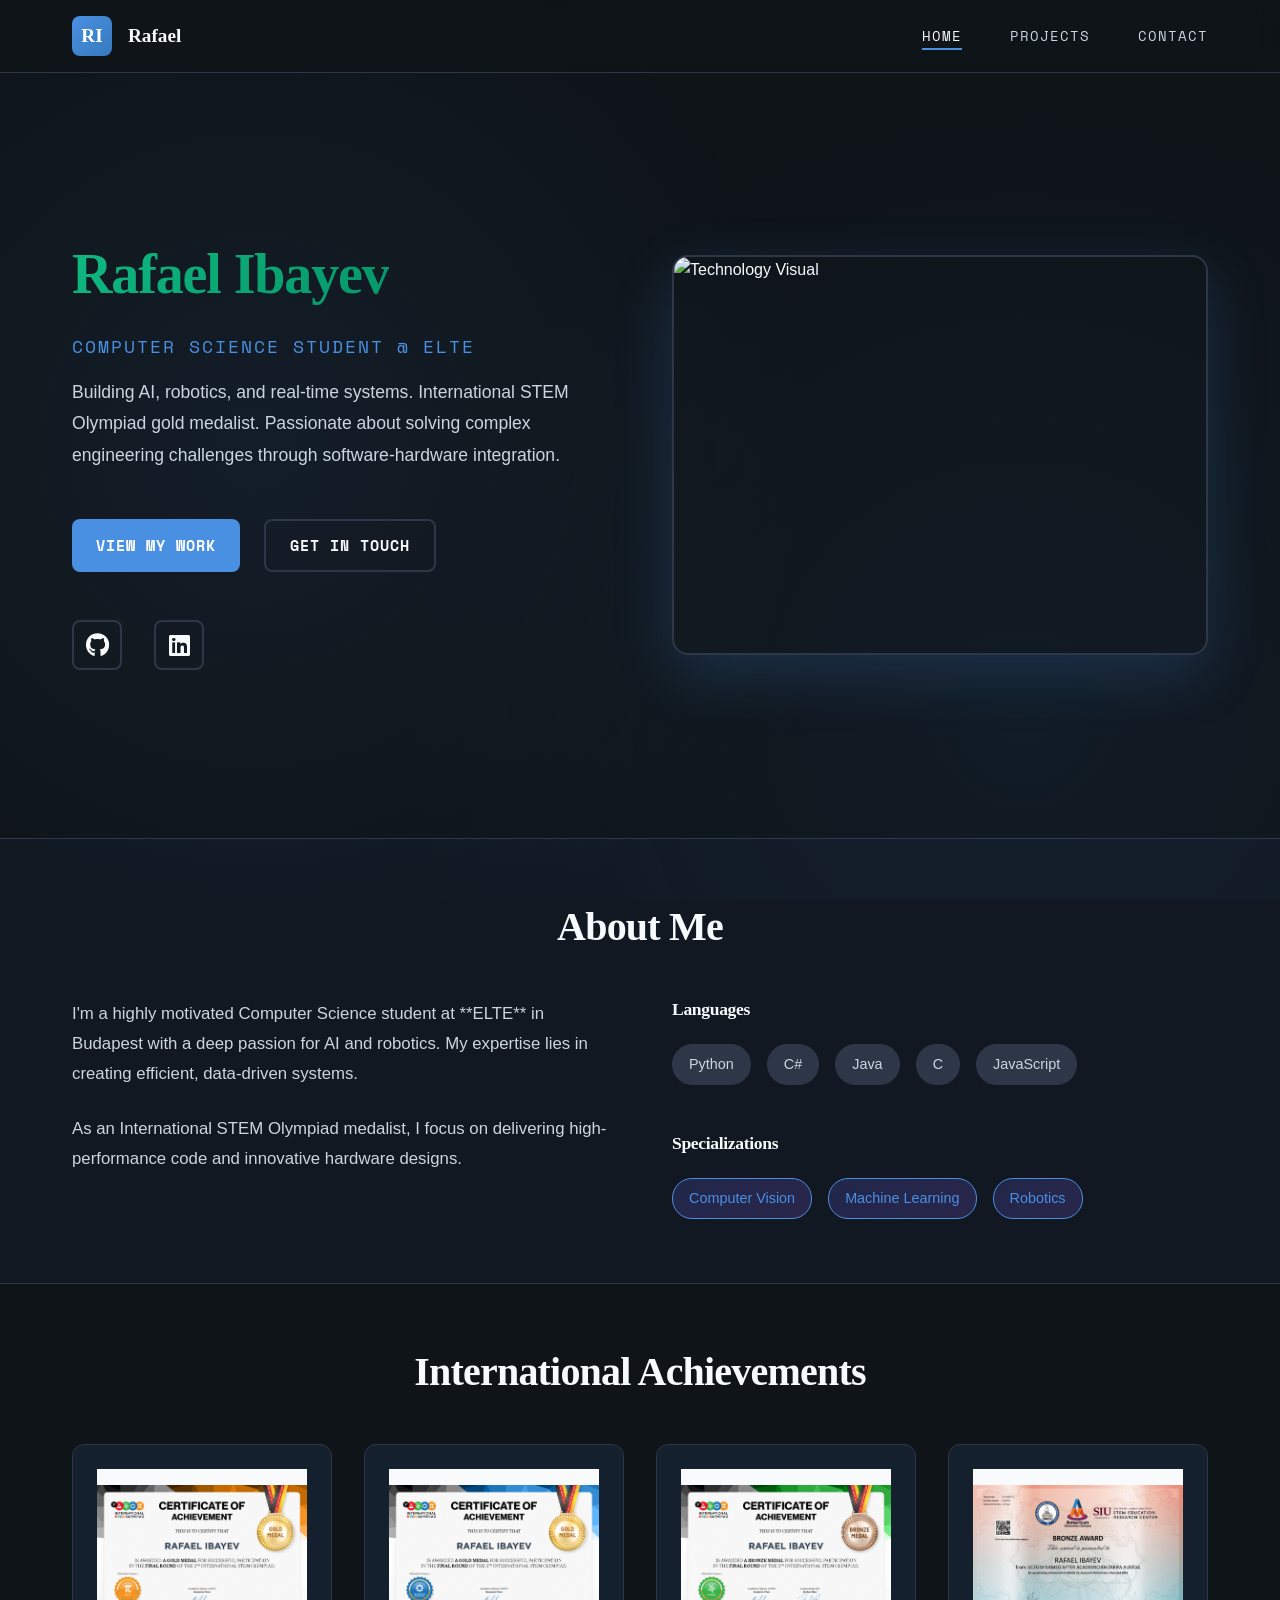
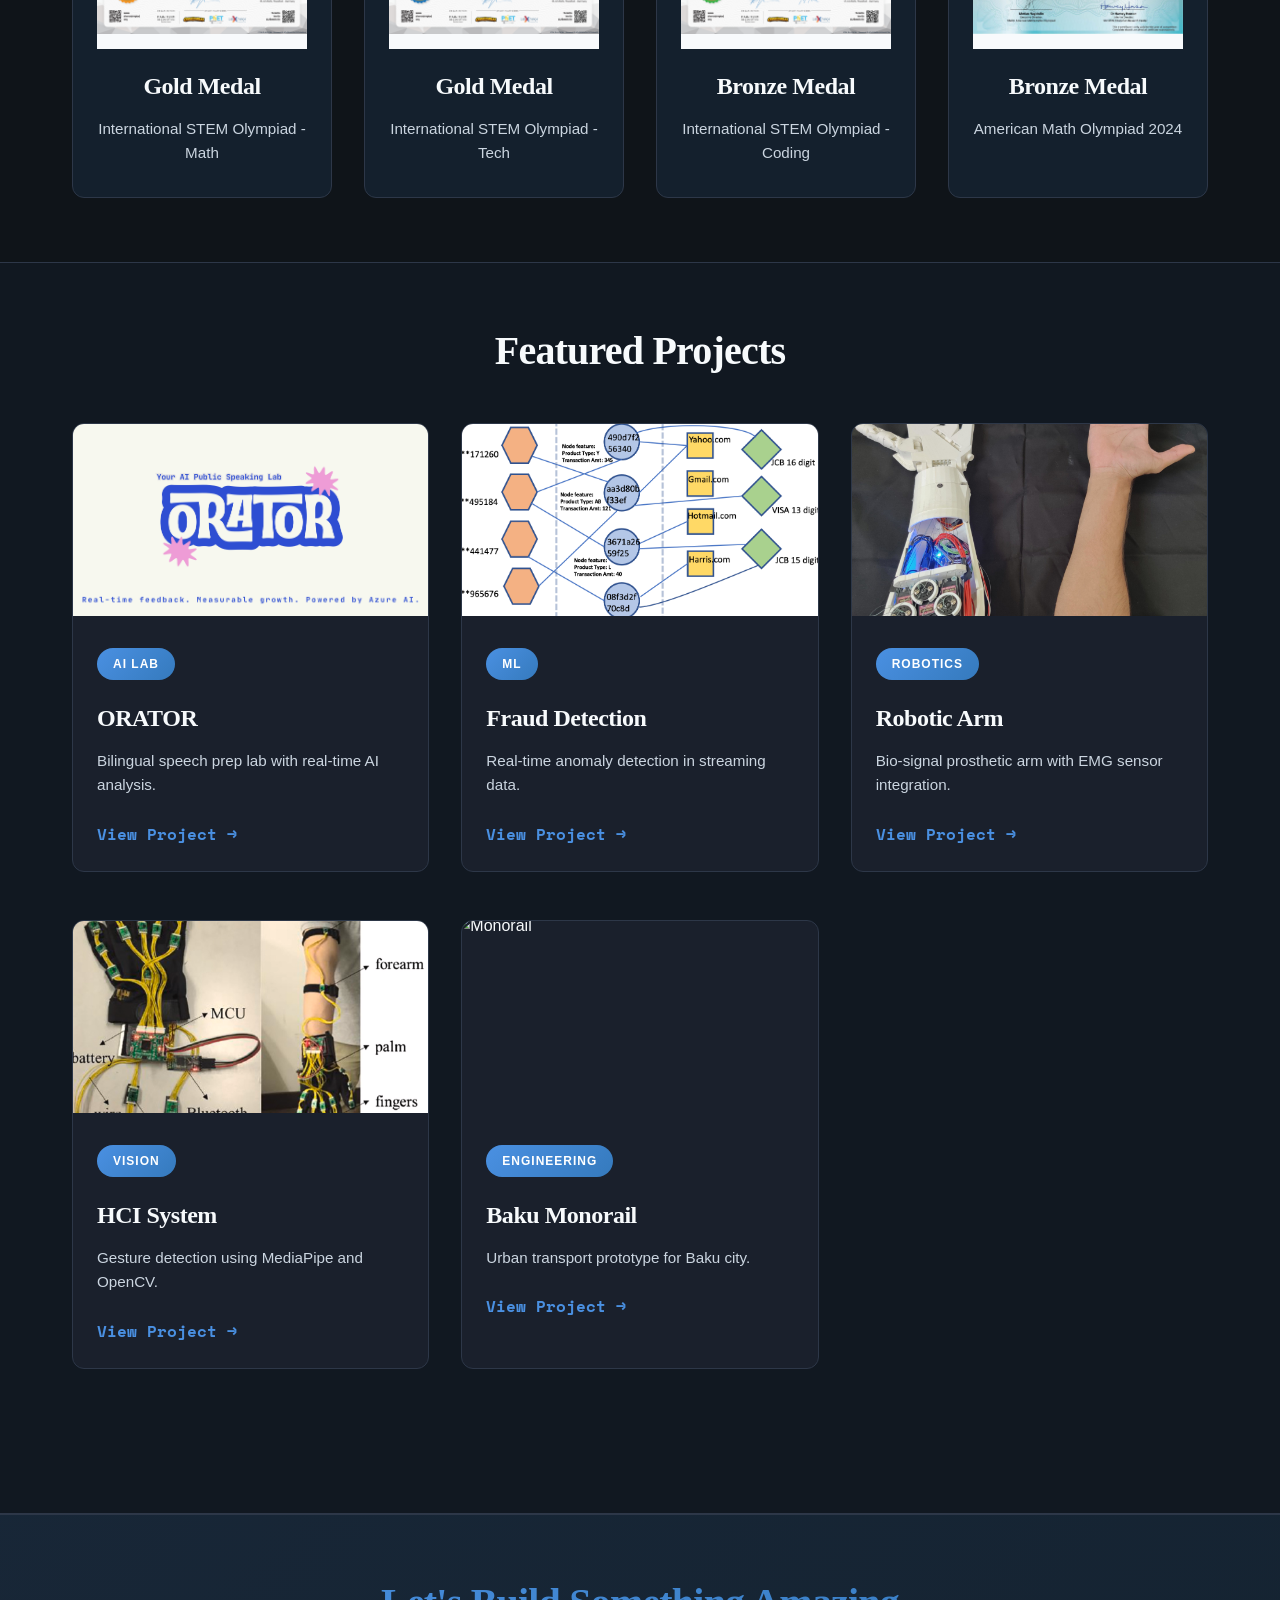
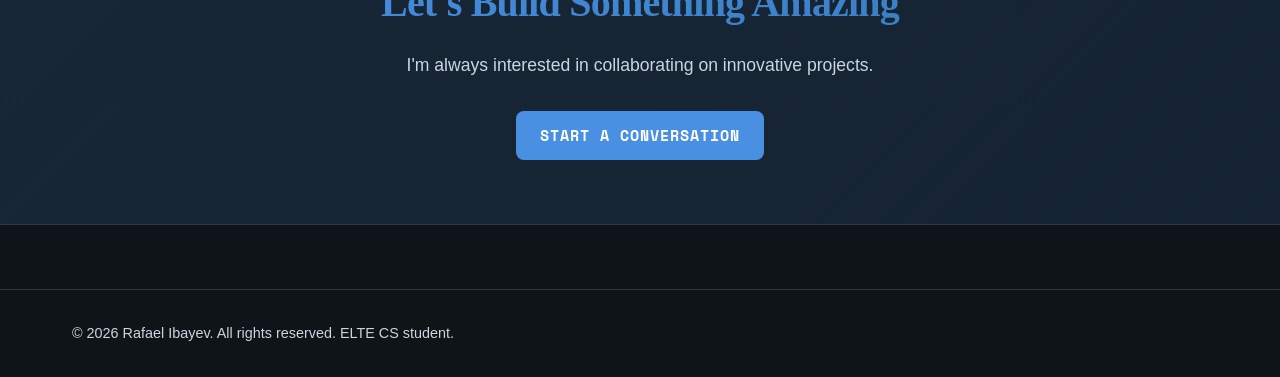
==== commit 636ec3c2: "Final build: 5 projects restored, full ORATOR text, ELTE criteria met" ====
--- a/index.html
+++ b/index.html
@@ -3,37 +3,35 @@
 <head>
     <meta charset="UTF-8">
     <meta name="viewport" content="width=device-width, initial-scale=1.0">
-    <title>Rafael Ibayev | CS Portfolio</title>
-    <link rel="stylesheet" href="style.css">
+    <title>Home – Portfolio of Rafael Ibayev</title> <link rel="stylesheet" href="style.css">
     <link rel="stylesheet" href="https://cdnjs.cloudflare.com/ajax/libs/font-awesome/6.0.0/css/all.min.css">
     <link href="https://fonts.googleapis.com/css2?family=Space+Mono:wght@400;700&family=Lora:wght@600;700;800&display=swap" rel="stylesheet">
 </head>
 <body>
-    <nav class="navbar">
-        <div class="nav-wrapper">
-            <div class="logo-section">
-                <div class="logo">RI</div>
-                <span class="logo-text">Rafael</span>
+    <header> <nav class="navbar">
+            <div class="nav-wrapper">
+                <div class="logo-section">
+                    <div class="logo">RI</div>
+                    <span class="logo-text">Rafael</span>
+                </div>
+                <ul class="nav-menu">
+                    <li><a href="index.html" class="nav-link active">Home</a></li>
+                    <li><a href="projects.html" class="nav-link">Projects</a></li>
+                    <li><a href="contact.html" class="nav-link">Contact</a></li>
+                </ul>
+                <div class="hamburger"><span></span><span></span><span></span></div>
             </div>
-            <ul class="nav-menu">
-                <li><a href="index.html" class="nav-link active">Home</a></li>
-                <li><a href="projects.html" class="nav-link">Projects</a></li>
-                <li><a href="contact.html" class="nav-link">Contact</a></li>
-            </ul>
-            <div class="hamburger">
-                <span></span><span></span><span></span>
-            </div>
-        </div>
-    </nav>
+        </nav>
+    </header>
 
     <main>
         <section class="hero">
             <div class="container">
-                <div class="hero-content">
-                    <h1 class="hero-title"><span class="gradient-text">Rafael Ibayev</span></h1>
+                <article class="hero-content"> <h1 class="hero-title"><span class="gradient-text">Rafael Ibayev</span></h1>
                     <p class="hero-subtitle">Computer Science Student @ ELTE</p>
                     <p class="hero-description">
-                        Building AI, robotics, and real-time systems. International STEM Olympiad gold medalist. Passionate about solving complex engineering challenges through software-hardware integration.
+                        Building AI, robotics, and real-time systems. International STEM Olympiad gold medalist. 
+                        Passionate about solving complex engineering challenges through software-hardware integration.
                     </p>
                     <div class="hero-cta">
                         <a href="projects.html" class="btn btn-primary">View My Work</a>
@@ -43,12 +41,11 @@
                         <a href="https://github.com/falafell99" class="social-link" target="_blank"><i class="fab fa-github"></i></a>
                         <a href="https://www.linkedin.com/in/rafael-ibayev-17889b334/" class="social-link" target="_blank"><i class="fab fa-linkedin"></i></a>
                     </div>
-                </div>
-                <div class="hero-visual">
-                    <div class="hero-image">
+                </article>
+                <aside class="hero-visual"> <figure class="hero-image">
                         <img src="https://images.unsplash.com/photo-1635070041078-e363dbe005cb?w=800&h=800&fit=crop" alt="Technology Visual" class="hero-img">
-                    </div>
-                </div>
+                    </figure>
+                </aside>
             </div>
         </section>
 
@@ -58,7 +55,7 @@
                 <div class="about-content">
                     <div class="about-text">
                         <p>I'm a highly motivated Computer Science student at **ELTE** in Budapest with a deep passion for AI and robotics. My expertise lies in creating efficient, data-driven systems.</p>
-                        <p>As an International STEM Olympiad medalist, I focus on delivering high-performance code and innovative hardware designs that solve real-world problems.</p>
+                        <p>As an International STEM Olympiad medalist, I focus on delivering high-performance code and innovative hardware designs.</p>
                     </div>
                     <div class="skills-grid">
                         <div class="skill-category">
@@ -82,26 +79,30 @@
             <div class="container">
                 <h2 class="section-title">International Achievements</h2>
                 <div class="achievements-grid">
-                    <div class="achievement-card">
-                        <div class="medal-container"><img src="mathgold.jpg" alt="Gold" class="medal-photo"></div>
+                    <figure class="achievement-card">
+                        <a href="mathgold.jpg" target="_blank">
+                            <div class="medal-container"><img src="mathgold.jpg" alt="Gold" class="medal-photo"></div>
+                        </a>
                         <h3>Gold Medal</h3>
                         <p>International STEM Olympiad - Math</p>
-                    </div>
-                    <div class="achievement-card">
-                        <div class="medal-container"><img src="techgold.jpg" alt="Gold" class="medal-photo"></div>
+                    </figure>
+                    <figure class="achievement-card">
+                        <a href="techgold.jpg" target="_blank">
+                            <div class="medal-container"><img src="techgold.jpg" alt="Gold" class="medal-photo"></div>
+                        </a>
                         <h3>Gold Medal</h3>
                         <p>International STEM Olympiad - Tech</p>
-                    </div>
-                    <div class="achievement-card">
+                    </figure>
+                    <figure class="achievement-card">
                         <div class="medal-container"><img src="codingbronze.jpg" alt="Bronze" class="medal-photo"></div>
                         <h3>Bronze Medal</h3>
                         <p>International STEM Olympiad - Coding</p>
-                    </div>
-                    <div class="achievement-card">
+                    </figure>
+                    <figure class="achievement-card">
                         <div class="medal-container"><img src="amobronze.jpeg" alt="Bronze" class="medal-photo"></div>
                         <h3>Bronze Medal</h3>
                         <p>American Math Olympiad 2024</p>
-                    </div>
+                    </figure>
                 </div>
             </div>
         </section>
@@ -110,41 +111,41 @@
             <div class="container">
                 <h2 class="section-title">Featured Projects</h2>
                 <div class="projects-preview">
-                    <div class="project-preview-card">
+                    <article class="project-preview-card">
                         <div class="project-card-image"><img src="orator.png" alt="ORATOR" class="card-img"></div>
                         <div class="project-badge">AI Lab</div>
                         <h3>ORATOR</h3>
                         <p>Bilingual speech prep lab with real-time AI analysis.</p>
                         <a href="projects.html#orator" class="project-link">View Project →</a>
-                    </div>
-                    <div class="project-preview-card">
+                    </article>
+                    <article class="project-preview-card">
                         <div class="project-card-image"><img src="fraud.png" alt="Fraud" class="card-img"></div>
                         <div class="project-badge">ML</div>
                         <h3>Fraud Detection</h3>
                         <p>Real-time anomaly detection in streaming data.</p>
                         <a href="projects.html#fraud" class="project-link">View Project →</a>
-                    </div>
-                    <div class="project-preview-card">
+                    </article>
+                    <article class="project-preview-card">
                         <div class="project-card-image"><img src="robot.jpg" alt="Robot" class="card-img"></div>
                         <div class="project-badge">Robotics</div>
                         <h3>Robotic Arm</h3>
                         <p>Bio-signal prosthetic arm with EMG sensor integration.</p>
                         <a href="projects.html#prosthetic" class="project-link">View Project →</a>
-                    </div>
-                    <div class="project-preview-card">
+                    </article>
+                    <article class="project-preview-card">
                         <div class="project-card-image"><img src="hci.jpg" alt="HCI" class="card-img"></div>
                         <div class="project-badge">Vision</div>
                         <h3>HCI System</h3>
                         <p>Gesture detection using MediaPipe and OpenCV.</p>
                         <a href="projects.html#hci" class="project-link">View Project →</a>
-                    </div>
-                    <div class="project-preview-card">
+                    </article>
+                    <article class="project-preview-card">
                         <div class="project-card-image"><img src="monorail.png" alt="Monorail" class="card-img"></div>
                         <div class="project-badge">Engineering</div>
                         <h3>Baku Monorail</h3>
                         <p>Urban transport prototype for Baku city.</p>
                         <a href="projects.html#monorail" class="project-link">View Project →</a>
-                    </div>
+                    </article>
                 </div>
             </div>
         </section>
@@ -152,14 +153,13 @@
         <section class="cta-section">
             <div class="container">
                 <h2>Let's Build Something Amazing</h2>
-                <p>I'm always interested in collaborating on innovative projects and solving complex engineering challenges.</p>
+                <p>I'm always interested in collaborating on innovative projects.</p>
                 <a href="contact.html" class="btn btn-primary">Start a Conversation</a>
             </div>
         </section>
     </main>
 
-    <footer class="footer">
-        <div class="container"><p>&copy; 2026 Rafael Ibayev. All rights reserved.</p></div>
+    <footer class="footer"> <div class="container"><p>&copy; 2026 Rafael Ibayev. All rights reserved. ELTE CS student.</p></div>
     </footer>
 </body>
 </html>
--- a/style.css
+++ b/style.css
@@ -1395,4 +1395,210 @@
     .social-icons {
         flex-wrap: wrap;
     }
-}+}
+/* Фикс для вертикального видео в проектах */
+.prosthetic-media-container {
+    display: flex;
+    gap: 20px;
+    margin-top: 20px;
+}
+
+.prosthetic-media-container video {
+    max-height: 400px; /* Ограничиваем высоту вертикального видео */
+    width: auto;
+    border-radius: 12px;
+    border: 1px solid #334155;
+}
+
+.prosthetic-media-container .project-img-small {
+    width: 50%;
+    object-fit: cover;
+    border-radius: 12px;
+}
+
+@media (max-width: 768px) {
+    .prosthetic-media-container {
+        flex-direction: column;
+    }
+    .prosthetic-media-container .project-img-small {
+        width: 100%;
+    }
+}
+
+body { font-size: 1rem; }
+
+/* Пункт 16: Visited ссылки выглядят иначе для контраста */
+a:visited {
+    color: var(--accent-tertiary);
+    opacity: 0.8;
+}
+
+/* Пункт 18: Ссылки в текстовых блоках должны быть подчеркнуты (навсегда) */
+.about-text p a, .project-description p a {
+    text-decoration: underline;
+}
+
+/* Пункт 19: СТИЛИ ДЛЯ ПЕЧАТИ (ОБЯЗАТЕЛЬНО) */
+@media print {
+    /* Скрываем всё лишнее: меню, кнопки, видео, иконки */
+    .navbar, .btn, .social-icons, .footer, .hamburger, .hero-cta, video, .project-links {
+        display: none !important;
+    }
+    body {
+        background: white !important;
+        color: black !important;
+    }
+    .container {
+        width: 100% !important;
+        max-width: none !important;
+        padding: 0 !important;
+        margin: 0 !important;
+    }
+    h1, h2, h3 { color: black !important; }
+    p { color: #333 !important; }
+    /* Показываем ссылки в виде текста рядом с ними */
+    a:after { content: " (" attr(href) ")"; font-size: 0.8rem; }
+}
+
+/* Стили для таблицы из Пункта 4 */
+table th { font-family: var(--font-mono); background-color: var(--bg-tertiary); }
+table td { border: 1px solid var(--border-color); }
+
+
+
+CSS
+/* ================================
+   PREMIUM TABLE DESIGN (ELTE CRITERIA)
+   ================================ */
+
+/* Стиль самого спойлера */
+details.project-metrics {
+    margin: var(--spacing-xl) 0;
+    background: rgba(26, 32, 44, 0.4); /* Полупрозрачный фон */
+    border: 1px solid var(--border-color);
+    border-radius: 12px;
+    overflow: hidden;
+    transition: all var(--transition-normal);
+}
+
+details.project-metrics[open] {
+    border-color: var(--accent-primary);
+    box-shadow: 0 10px 30px rgba(74, 144, 226, 0.1);
+}
+
+/* Кнопка-заголовок */
+summary.metrics-title {
+    padding: var(--spacing-md) var(--spacing-lg);
+    cursor: pointer;
+    font-family: var(--font-mono);
+    font-weight: 700;
+    color: var(--accent-primary);
+    list-style: none; /* Убираем стандартную стрелочку */
+    display: flex;
+    align-items: center;
+    gap: 10px;
+    text-transform: uppercase;
+    letter-spacing: 1px;
+}
+
+summary.metrics-title::before {
+    content: '→';
+    transition: transform 0.3s ease;
+}
+
+details[open] summary.metrics-title::before {
+    transform: rotate(90deg);
+}
+
+/* Сама таблица */
+.table-container {
+    padding: 0 var(--spacing-lg) var(--spacing-lg);
+    overflow-x: auto;
+}
+
+.styled-table {
+    width: 100%;
+    border-collapse: separate;
+    border-spacing: 0;
+    font-family: var(--font-mono);
+    font-size: 0.9rem;
+}
+
+.styled-table caption {
+    padding: 15px;
+    font-family: var(--font-serif);
+    color: var(--text-secondary);
+    font-style: italic;
+    text-align: left;
+}
+
+.styled-table th {
+    background: rgba(74, 144, 226, 0.1);
+    color: var(--text-primary);
+    text-align: left;
+    padding: 12px 15px;
+    border-bottom: 2px solid var(--accent-primary);
+}
+
+.styled-table td {
+    padding: 12px 15px;
+    border-bottom: 1px solid var(--border-color);
+    color: var(--text-secondary);
+}
+
+.styled-table tr:hover td {
+    background: rgba(255, 255, 255, 0.03);
+    color: var(--text-primary);
+}
+
+.styled-table tr:last-child td {
+    border-bottom: none;
+}
+
+
+:root {
+    --bg-primary: #0f1419;
+    --bg-secondary: #1a202c;
+    --accent-primary: #4a90e2;
+    --text-primary: #f7fafc;
+    --border-color: #2d3748;
+    --font-mono: 'Space Mono', monospace;
+    --spacing-lg: 2rem;
+}
+
+* { margin: 0; padding: 0; box-sizing: border-box; }
+body { background: var(--bg-primary); color: var(--text-primary); font-family: sans-serif; line-height: 1.6; }
+.container { max-width: 1200px; margin: 0 auto; padding: 0 var(--spacing-lg); }
+
+/* НАВИГАЦИЯ И ГЛАВНОЕ */
+.navbar { position: sticky; top: 0; z-index: 1000; background: rgba(15, 20, 25, 0.9); backdrop-filter: blur(10px); border-bottom: 1px solid var(--border-color); padding: 1rem 0; }
+.nav-wrapper { display: flex; justify-content: space-between; align-items: center; max-width: 1200px; margin: 0 auto; padding: 0 var(--spacing-lg); }
+
+/* СТИЛЬ ТАБЛИЦЫ ДЛЯ ПУНКТА 4 */
+.project-metrics { margin: 2rem 0; background: var(--bg-secondary); padding: 1rem; border-radius: 12px; border: 1px solid var(--border-color); }
+.metrics-title { cursor: pointer; font-family: var(--font-mono); color: var(--accent-primary); font-weight: bold; }
+.styled-table { width: 100%; border-collapse: collapse; margin-top: 1rem; }
+.styled-table th, .styled-table td { padding: 12px; border: 1px solid var(--border-color); text-align: left; }
+.styled-table th { background: rgba(74, 144, 226, 0.1); }
+
+/* СТИЛИ ДЛЯ ПЕЧАТИ (ПУНКТ 19) */
+@media print {
+    .navbar, .btn, .social-icons, .footer, .hamburger, .hero-cta, video, .project-links { display: none !important; }
+    body { background: white !important; color: black !important; }
+    .container { width: 100% !important; max-width: none !important; }
+}
+
+.prosthetic-media-container video { max-height: 400px; width: auto; border-radius: 12px; border: 1px solid #334155; }
+
+
+.hero { padding: 4rem 0; display: flex; align-items: center; }
+.gradient-text { background: linear-gradient(135deg, #10b981 0%, #059669 100%); -webkit-background-clip: text; -webkit-text-fill-color: transparent; }
+.project-preview-card { background: var(--bg-secondary); border: 1px solid var(--border-color); padding: 1.5rem; border-radius: 12px; margin-bottom: 1rem; }
+.achievement-card { background: rgba(74, 144, 226, 0.1); border: 1px solid var(--border-color); padding: 1.5rem; border-radius: 12px; text-align: center; }
+.medal-photo { width: 100%; height: 180px; object-fit: contain; }
+.btn { padding: 0.75rem 1.5rem; border-radius: 8px; font-weight: bold; text-transform: uppercase; cursor: pointer; }
+.btn-primary { background: var(--accent-primary); color: white; border: none; }
+
+
+a:visited { color: #a0aec0; } 
+.about-text p a { text-decoration: underline; } 
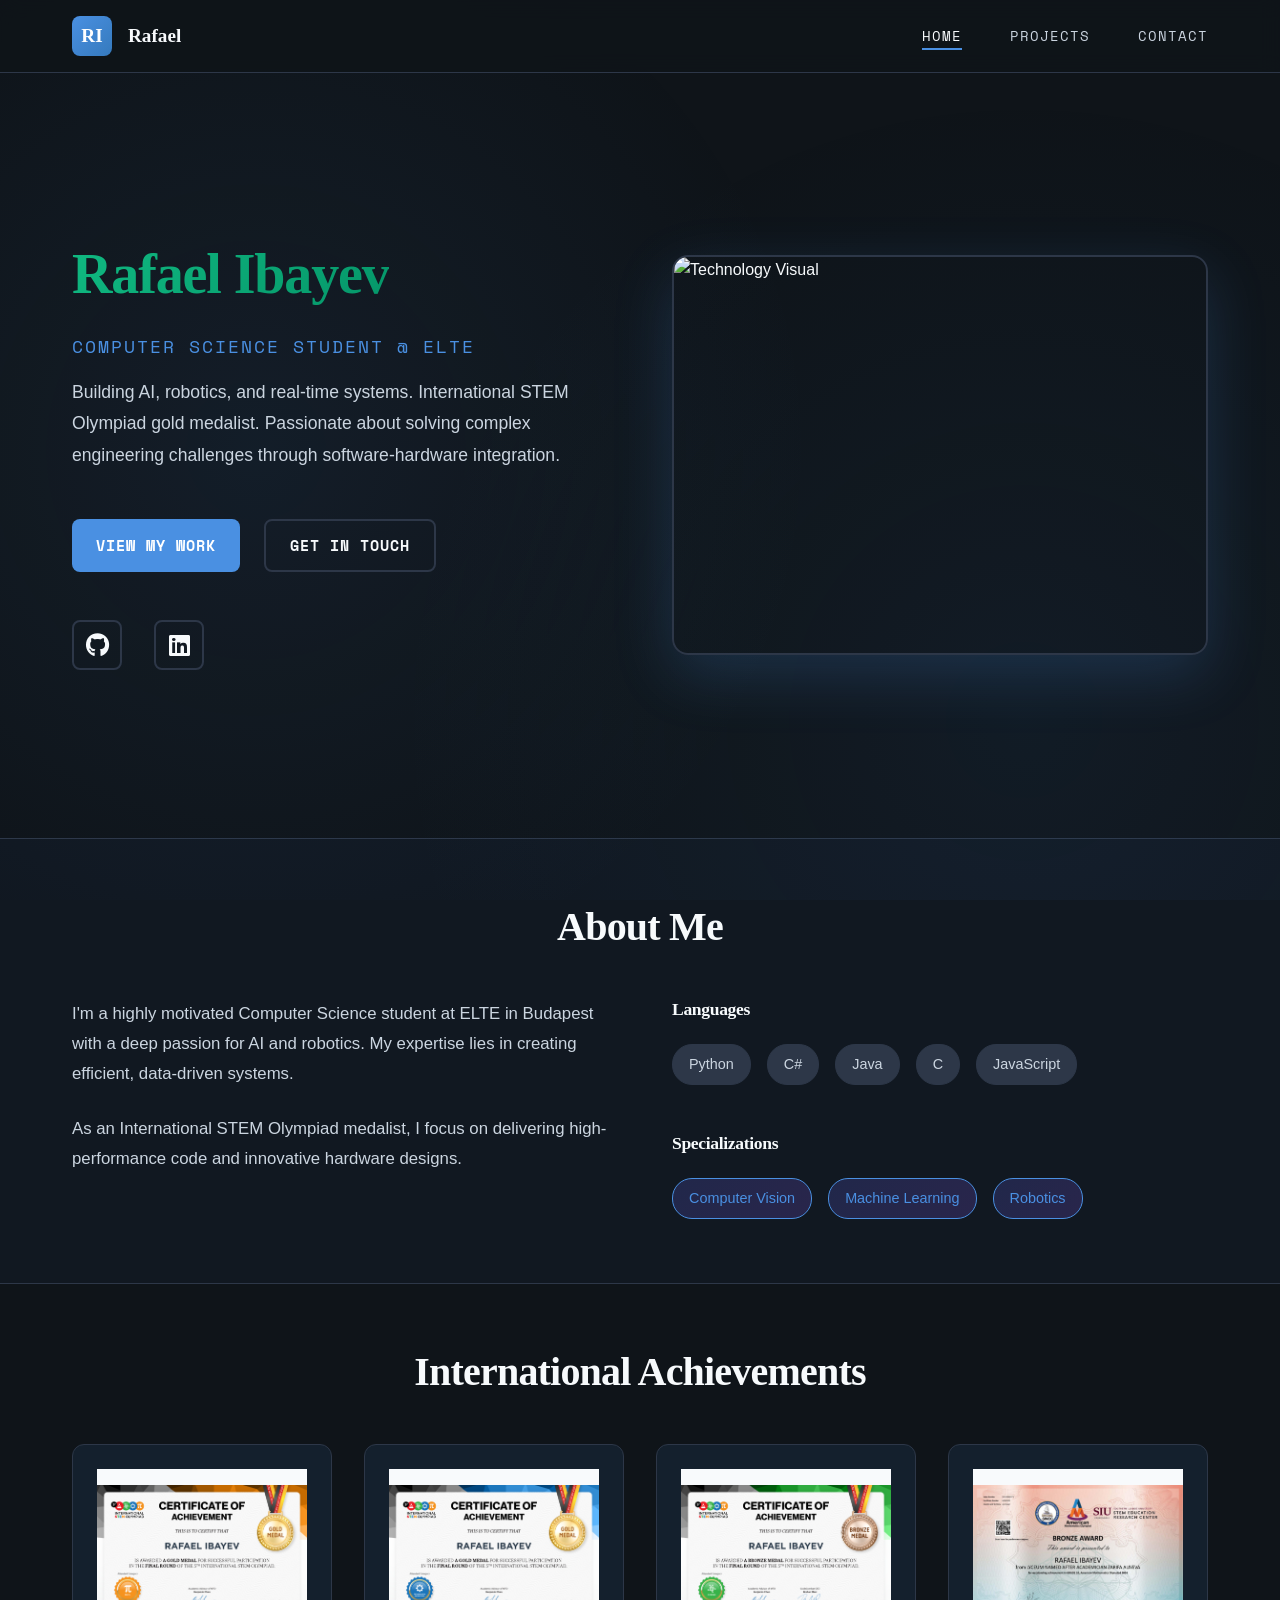
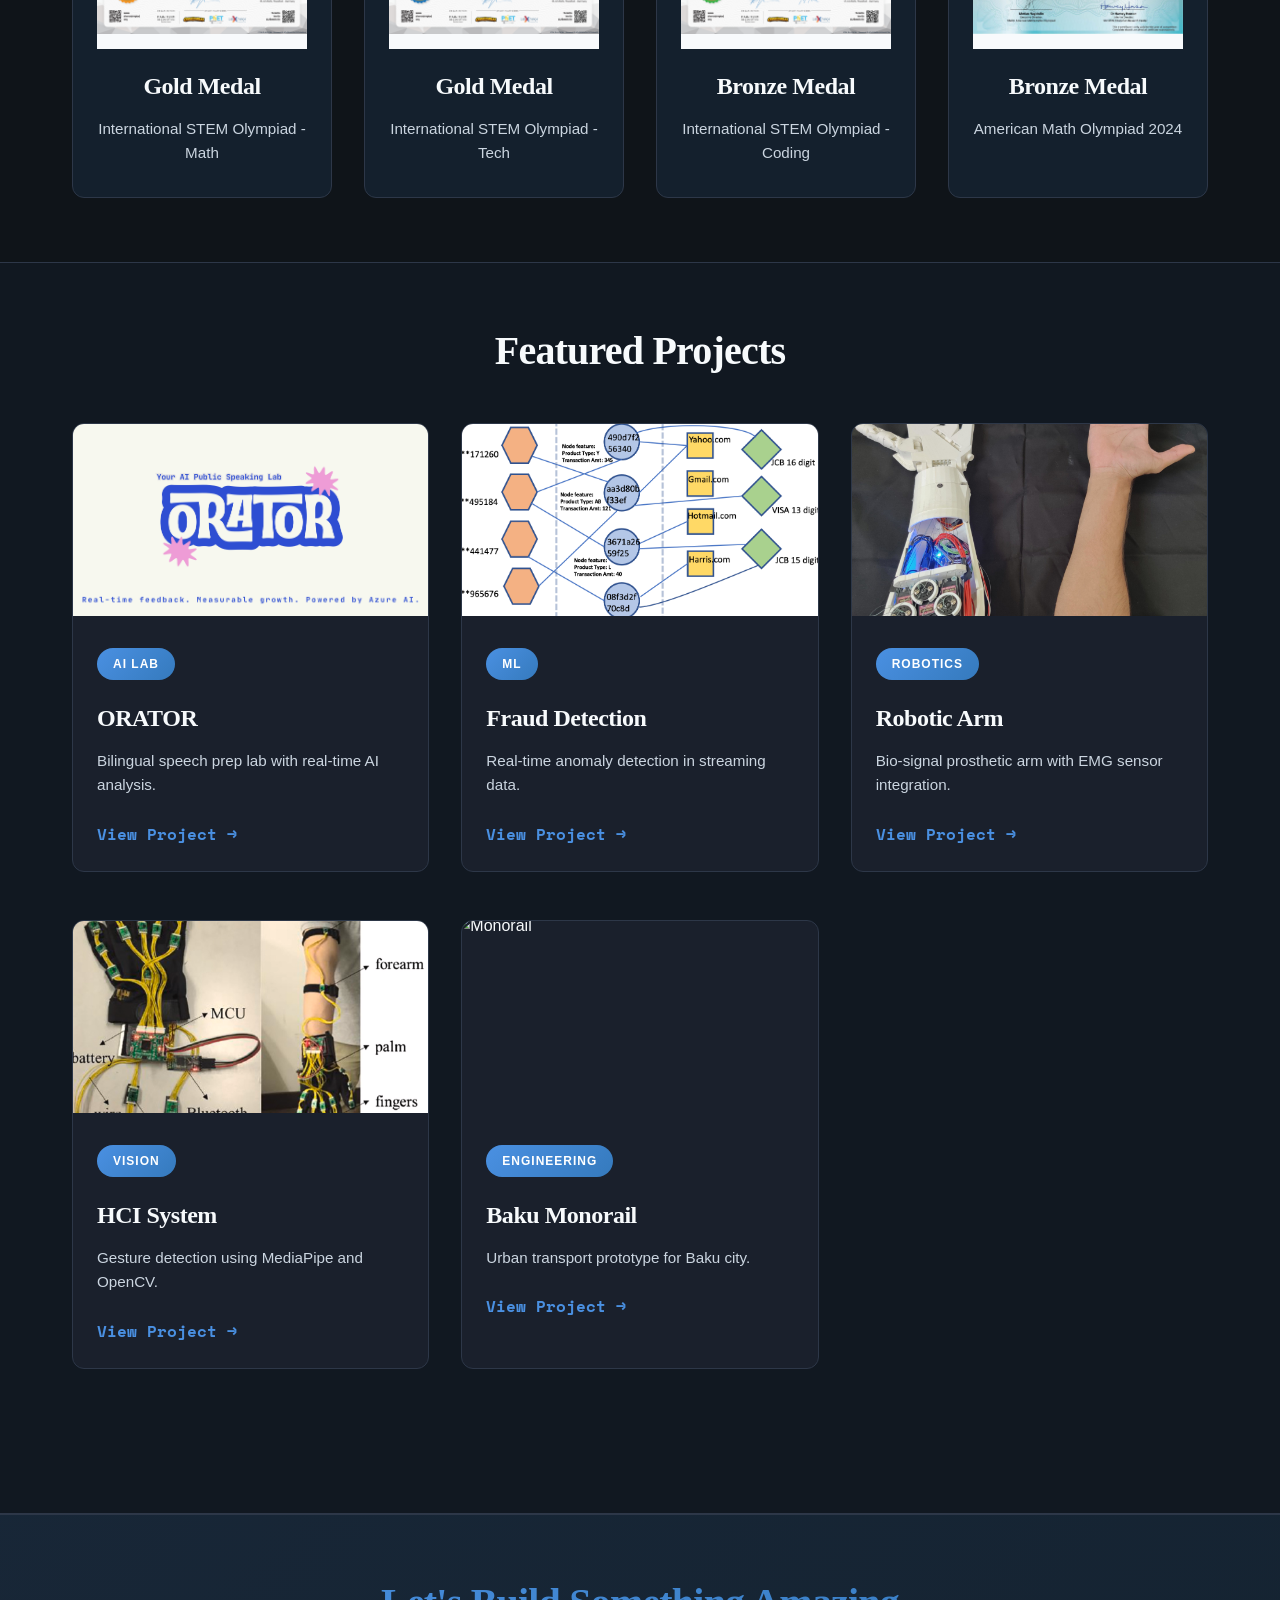
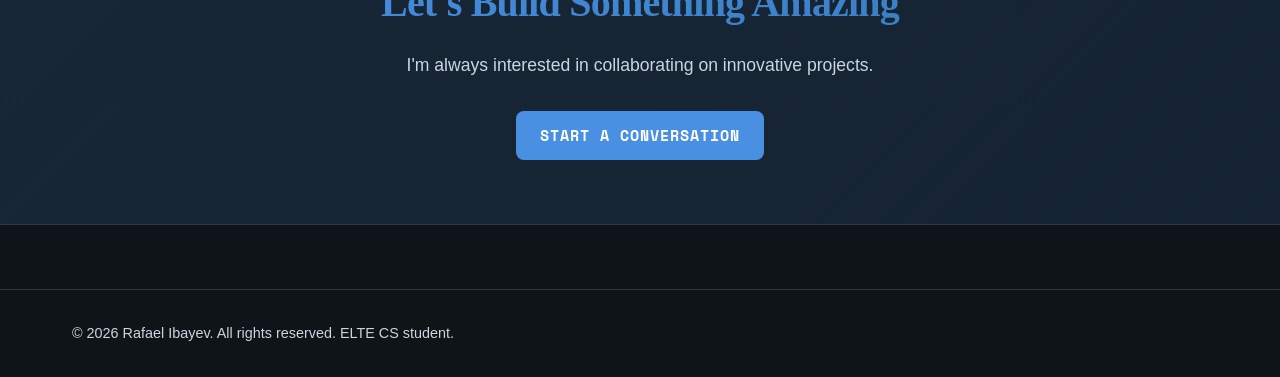
==== commit c1049441: "handled error" ====
--- a/index.html
+++ b/index.html
@@ -54,7 +54,7 @@
                 <h2 class="section-title">About Me</h2>
                 <div class="about-content">
                     <div class="about-text">
-                        <p>I'm a highly motivated Computer Science student at **ELTE** in Budapest with a deep passion for AI and robotics. My expertise lies in creating efficient, data-driven systems.</p>
+                        <p>I'm a highly motivated Computer Science student at ELTE in Budapest with a deep passion for AI and robotics. My expertise lies in creating efficient, data-driven systems.</p>
                         <p>As an International STEM Olympiad medalist, I focus on delivering high-performance code and innovative hardware designs.</p>
                     </div>
                     <div class="skills-grid">
--- a/style.css
+++ b/style.css
@@ -1601,4 +1601,103 @@
 
 
 a:visited { color: #a0aec0; } 
-.about-text p a { text-decoration: underline; } +.about-text p a { text-decoration: underline; } 
+
+
+
+.project-tech {
+    padding: var(--spacing-lg);
+    background: var(--bg-tertiary);
+    border-radius: 8px;
+    border: 1px solid var(--border-color);
+    margin-top: var(--spacing-md);
+}
+
+.project-tech h4 {
+    margin-bottom: var(--spacing-md);
+    color: var(--text-primary);
+}
+
+.tech-badges {
+    display: flex;
+    flex-wrap: wrap;
+    gap: var(--spacing-sm);
+}
+
+.tech-badge {
+    background: linear-gradient(135deg, rgba(74, 144, 226, 0.15) 0%, rgba(53, 122, 189, 0.15) 100%);
+    border: 1px solid var(--accent-primary);
+    padding: 0.5rem 1rem;
+    border-radius: 6px;
+    font-size: 0.85rem;
+    color: var(--accent-primary);
+    font-family: var(--font-mono);
+    text-transform: none; /* Чтобы названия языков были как в коде */
+}
+
+/* 2. СТИЛИЗАЦИЯ ТАБЛИЦЫ (Для пункта №4) */
+details.project-metrics {
+    margin: var(--spacing-xl) 0;
+    background: rgba(26, 32, 44, 0.4);
+    border: 1px solid var(--border-color);
+    border-radius: 12px;
+    overflow: hidden;
+}
+
+summary.metrics-title {
+    padding: var(--spacing-md) var(--spacing-lg);
+    cursor: pointer;
+    font-family: var(--font-mono);
+    font-weight: 700;
+    color: var(--accent-primary);
+    display: flex;
+    align-items: center;
+    gap: 10px;
+}
+
+.styled-table {
+    width: 100%;
+    border-collapse: collapse;
+    font-family: var(--font-mono);
+    font-size: 0.9rem;
+    color: var(--text-secondary);
+}
+
+.styled-table th, .styled-table td {
+    padding: 12px 15px;
+    border: 1px solid var(--border-color);
+    text-align: left;
+}
+
+.styled-table th {
+    background: rgba(74, 144, 226, 0.1);
+    color: var(--text-primary);
+}
+
+/* 3. ОБЯЗАТЕЛЬНЫЕ КРИТЕРИИ ELTE (Visited links & Print) */
+a:visited {
+    color: var(--accent-tertiary); /* Пункт №16: Визуальное отличие */
+    opacity: 0.8;
+}
+
+.project-description p a {
+    text-decoration: underline; /* Пункт №18: Подчеркивание ссылок */
+}
+
+/* СТИЛИ ДЛЯ ПЕЧАТИ (Пункт №19) */
+@media print {
+    .navbar, .btn, .social-icons, .footer, .hamburger, .hero-cta, video, .project-links {
+        display: none !important;
+    }
+    body {
+        background: white !important;
+        color: black !important;
+    }
+    .container {
+        width: 100% !important;
+        max-width: none !important;
+        padding: 0 !important;
+    }
+    h1, h2, h3 { color: black !important; }
+    p { color: #333 !important; }
+}
